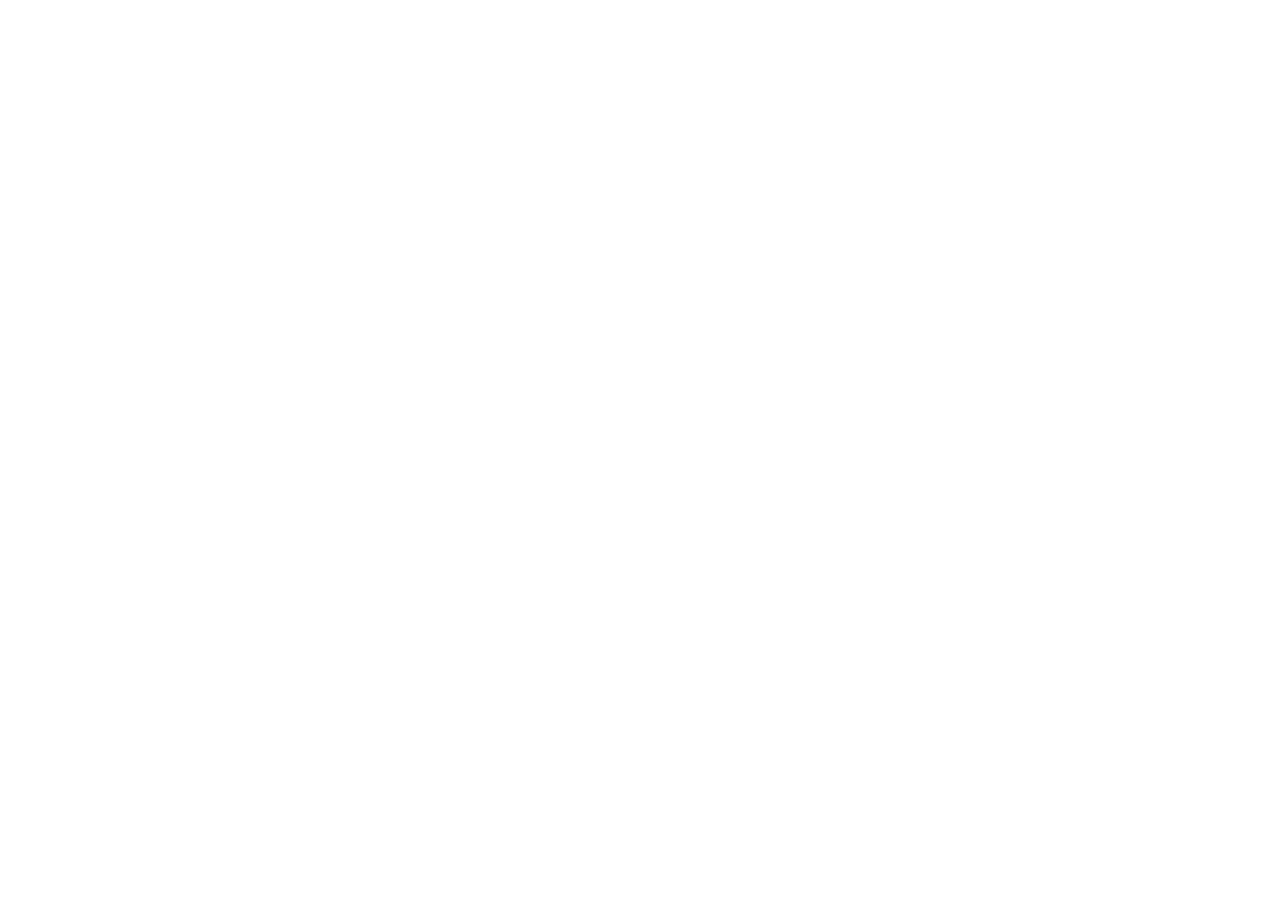
==== index.html @ 36a3533f "基础框架" ====
<!DOCTYPE html>
<html lang="zh-CN">
<head>
    <meta charset="UTF-8">
    <meta name="viewport" content="width=device-width, initial-scale=1.0">
    <title>Document</title>
</head>
<body>
    
</body>
</html>
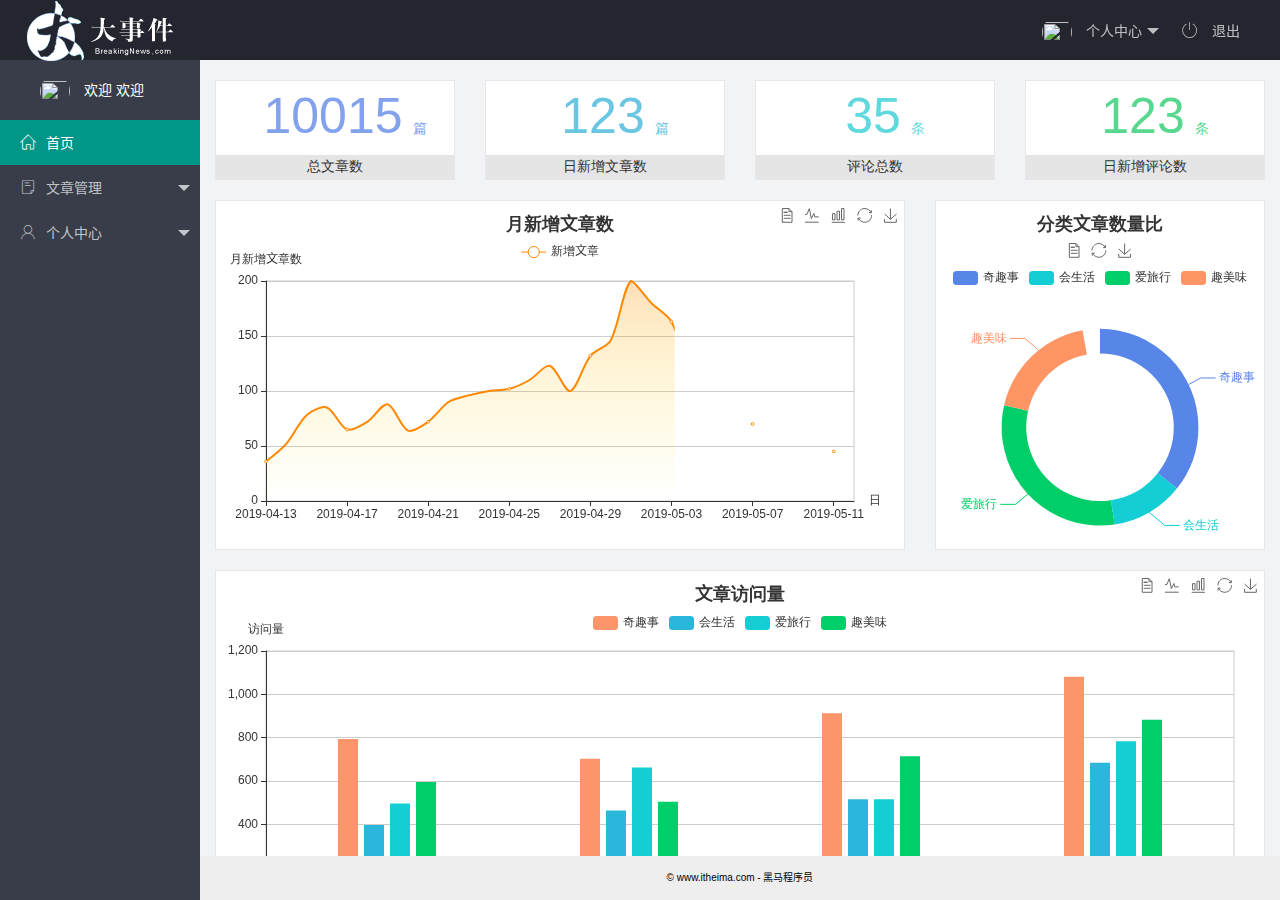
==== commit fcc5824d: "实现登录注册功能" ====
--- a/index.html
+++ b/index.html
@@ -1,11 +1,97 @@
 <!DOCTYPE html>
 <html lang="zh-CN">
+
 <head>
     <meta charset="UTF-8">
     <meta name="viewport" content="width=device-width, initial-scale=1.0">
     <title>Document</title>
+    <link rel="stylesheet" href="/assets/lib/layui/css/layui.css">
+    <link rel="stylesheet" href="/assets/fonts/iconfont.css">
+    <link rel="stylesheet" href="/assets/css/index.css">
 </head>
-<body>
-    
+
+<body class="layui-layout-body">
+    <div class="layui-layout layui-layout-admin">
+        <div class="layui-header">
+            <div class="layui-logo">
+                <img src="/assets/images/logo.png" alt="">
+            </div>
+            <!-- 头部区域（可配合layui已有的水平导航） -->
+            <ul class="layui-nav layui-layout-right">
+                <li class="layui-nav-item">
+                    <a href="javascript:;">
+                        <img src="http://t.cn/RCzsdCq" class="layui-nav-img">
+                        个人中心
+                    </a>
+                    <dl class="layui-nav-child">
+                        <dd><a href="">基本资料</a></dd>
+                        <dd><a href="">更换头像</a></dd>
+                        <dd><a href="">重置密码</a></dd>
+                    </dl>
+                </li>
+                <li class="layui-nav-item logout"><a href="javascript:;"> <i class="icon-tuichu iconfont"></i>
+                        退出</a></li>
+            </ul>
+        </div>
+
+        <div class="layui-side layui-bg-black">
+            <div class="layui-side-scroll">
+                <div class="nav_title">
+                    <img src="http://t.cn/RCzsdCq" class="layui-nav-img">
+                    <span>欢迎</span>
+                    <span class="myname">欢迎</span>
+                </div>
+                <!-- 左侧导航区域（可配合layui已有的垂直导航） -->
+                <ul class="layui-nav layui-nav-tree" lay-filter="test" lay-shrink="all">
+
+                    <li class="layui-nav-item layui-this">
+
+                        <a class="" href="/home/dashboard.html" target="mycharts"><i
+                                class="iconfont icon-home"></i>首页</a>
+                    </li>
+                    <li class="layui-nav-item">
+                        <a href="javascript:;"><i class="iconfont icon-16"></i>文章管理</a>
+                        <dl class="layui-nav-child">
+                            <dd><a href="javascript:;"><i class="layui-icon">&#xe653;</i>文章类别</a></dd>
+                            <dd><a href="javascript:;"><i class="layui-icon">&#xe653;</i>文章列表</a></dd>
+                            <dd><a href="javascript:;"><i class="layui-icon">&#xe653;</i>发表文章</a></dd>
+                        </dl>
+                    </li>
+                    <li class="layui-nav-item">
+                        <a href="javascript:;"><i class="iconfont icon-user"></i>个人中心</a>
+                        <dl class="layui-nav-child">
+                            <dd><a href="javascript:;"><i class="layui-icon">&#xe653;</i>基本资料</a></dd>
+                            <dd><a href="javascript:;"><i class="layui-icon">&#xe653;</i>更换头像</a></dd>
+                            <dd><a href="javascript:;"><i class="layui-icon">&#xe653;</i>重置密码</a></dd>
+                        </dl>
+                    </li>
+                </ul>
+            </div>
+        </div>
+
+        <div class="layui-body">
+            <!-- 内容主体区域 -->
+
+            <iframe src="/home/dashboard.html" frameborder="0" name="mycharts"></iframe>
+
+        </div>
+
+        <div class="layui-footer">
+            <!-- 底部固定区域 -->
+            © www.itheima.com - 黑马程序员
+        </div>
+    </div>
+    <script src="/assets/lib/jquery.js"></script>
+    <script src="/assets/lib/layui/layui.all.js"></script>
+    <script src="/assets/js/index.js"></script>
+    <script>
+        //JavaScript代码区域
+        layui.use('element', function () {
+            var element = layui.element;
+
+        });
+    </script>
+
 </body>
+
 </html>--- a/assets/lib/layui/css/layui.css
+++ b/assets/lib/layui/css/layui.css
@@ -0,0 +1,2 @@
+/** layui-v2.5.5 MIT License By https://www.layui.com */
+ .layui-inline,img{display:inline-block;vertical-align:middle}h1,h2,h3,h4,h5,h6{font-weight:400}.layui-edge,.layui-header,.layui-inline,.layui-main{position:relative}.layui-body,.layui-edge,.layui-elip{overflow:hidden}.layui-btn,.layui-edge,.layui-inline,img{vertical-align:middle}.layui-btn,.layui-disabled,.layui-icon,.layui-unselect{-moz-user-select:none;-webkit-user-select:none;-ms-user-select:none}.layui-elip,.layui-form-checkbox span,.layui-form-pane .layui-form-label{text-overflow:ellipsis;white-space:nowrap}.layui-breadcrumb,.layui-tree-btnGroup{visibility:hidden}blockquote,body,button,dd,div,dl,dt,form,h1,h2,h3,h4,h5,h6,input,li,ol,p,pre,td,textarea,th,ul{margin:0;padding:0;-webkit-tap-highlight-color:rgba(0,0,0,0)}a:active,a:hover{outline:0}img{border:none}li{list-style:none}table{border-collapse:collapse;border-spacing:0}h4,h5,h6{font-size:100%}button,input,optgroup,option,select,textarea{font-family:inherit;font-size:inherit;font-style:inherit;font-weight:inherit;outline:0}pre{white-space:pre-wrap;white-space:-moz-pre-wrap;white-space:-pre-wrap;white-space:-o-pre-wrap;word-wrap:break-word}body{line-height:24px;font:14px Helvetica Neue,Helvetica,PingFang SC,Tahoma,Arial,sans-serif}hr{height:1px;margin:10px 0;border:0;clear:both}a{color:#333;text-decoration:none}a:hover{color:#777}a cite{font-style:normal;*cursor:pointer}.layui-border-box,.layui-border-box *{box-sizing:border-box}.layui-box,.layui-box *{box-sizing:content-box}.layui-clear{clear:both;*zoom:1}.layui-clear:after{content:'\20';clear:both;*zoom:1;display:block;height:0}.layui-inline{*display:inline;*zoom:1}.layui-edge{display:inline-block;width:0;height:0;border-width:6px;border-style:dashed;border-color:transparent}.layui-edge-top{top:-4px;border-bottom-color:#999;border-bottom-style:solid}.layui-edge-right{border-left-color:#999;border-left-style:solid}.layui-edge-bottom{top:2px;border-top-color:#999;border-top-style:solid}.layui-edge-left{border-right-color:#999;border-right-style:solid}.layui-disabled,.layui-disabled:hover{color:#d2d2d2!important;cursor:not-allowed!important}.layui-circle{border-radius:100%}.layui-show{display:block!important}.layui-hide{display:none!important}@font-face{font-family:layui-icon;src:url(../font/iconfont.eot?v=250);src:url(../font/iconfont.eot?v=250#iefix) format('embedded-opentype'),url(../font/iconfont.woff2?v=250) format('woff2'),url(../font/iconfont.woff?v=250) format('woff'),url(../font/iconfont.ttf?v=250) format('truetype'),url(../font/iconfont.svg?v=250#layui-icon) format('svg')}.layui-icon{font-family:layui-icon!important;font-size:16px;font-style:normal;-webkit-font-smoothing:antialiased;-moz-osx-font-smoothing:grayscale}.layui-icon-reply-fill:before{content:"\e611"}.layui-icon-set-fill:before{content:"\e614"}.layui-icon-menu-fill:before{content:"\e60f"}.layui-icon-search:before{content:"\e615"}.layui-icon-share:before{content:"\e641"}.layui-icon-set-sm:before{content:"\e620"}.layui-icon-engine:before{content:"\e628"}.layui-icon-close:before{content:"\1006"}.layui-icon-close-fill:before{content:"\1007"}.layui-icon-chart-screen:before{content:"\e629"}.layui-icon-star:before{content:"\e600"}.layui-icon-circle-dot:before{content:"\e617"}.layui-icon-chat:before{content:"\e606"}.layui-icon-release:before{content:"\e609"}.layui-icon-list:before{content:"\e60a"}.layui-icon-chart:before{content:"\e62c"}.layui-icon-ok-circle:before{content:"\1005"}.layui-icon-layim-theme:before{content:"\e61b"}.layui-icon-table:before{content:"\e62d"}.layui-icon-right:before{content:"\e602"}.layui-icon-left:before{content:"\e603"}.layui-icon-cart-simple:before{content:"\e698"}.layui-icon-face-cry:before{content:"\e69c"}.layui-icon-face-smile:before{content:"\e6af"}.layui-icon-survey:before{content:"\e6b2"}.layui-icon-tree:before{content:"\e62e"}.layui-icon-upload-circle:before{content:"\e62f"}.layui-icon-add-circle:before{content:"\e61f"}.layui-icon-download-circle:before{content:"\e601"}.layui-icon-templeate-1:before{content:"\e630"}.layui-icon-util:before{content:"\e631"}.layui-icon-face-surprised:before{content:"\e664"}.layui-icon-edit:before{content:"\e642"}.layui-icon-speaker:before{content:"\e645"}.layui-icon-down:before{content:"\e61a"}.layui-icon-file:before{content:"\e621"}.layui-icon-layouts:before{content:"\e632"}.layui-icon-rate-half:before{content:"\e6c9"}.layui-icon-add-circle-fine:before{content:"\e608"}.layui-icon-prev-circle:before{content:"\e633"}.layui-icon-read:before{content:"\e705"}.layui-icon-404:before{content:"\e61c"}.layui-icon-carousel:before{content:"\e634"}.layui-icon-help:before{content:"\e607"}.layui-icon-code-circle:before{content:"\e635"}.layui-icon-water:before{content:"\e636"}.layui-icon-username:before{content:"\e66f"}.layui-icon-find-fill:before{content:"\e670"}.layui-icon-about:before{content:"\e60b"}.layui-icon-location:before{content:"\e715"}.layui-icon-up:before{content:"\e619"}.layui-icon-pause:before{content:"\e651"}.layui-icon-date:before{content:"\e637"}.layui-icon-layim-uploadfile:before{content:"\e61d"}.layui-icon-delete:before{content:"\e640"}.layui-icon-play:before{content:"\e652"}.layui-icon-top:before{content:"\e604"}.layui-icon-friends:before{content:"\e612"}.layui-icon-refresh-3:before{content:"\e9aa"}.layui-icon-ok:before{content:"\e605"}.layui-icon-layer:before{content:"\e638"}.layui-icon-face-smile-fine:before{content:"\e60c"}.layui-icon-dollar:before{content:"\e659"}.layui-icon-group:before{content:"\e613"}.layui-icon-layim-download:before{content:"\e61e"}.layui-icon-picture-fine:before{content:"\e60d"}.layui-icon-link:before{content:"\e64c"}.layui-icon-diamond:before{content:"\e735"}.layui-icon-log:before{content:"\e60e"}.layui-icon-rate-solid:before{content:"\e67a"}.layui-icon-fonts-del:before{content:"\e64f"}.layui-icon-unlink:before{content:"\e64d"}.layui-icon-fonts-clear:before{content:"\e639"}.layui-icon-triangle-r:before{content:"\e623"}.layui-icon-circle:before{content:"\e63f"}.layui-icon-radio:before{content:"\e643"}.layui-icon-align-center:before{content:"\e647"}.layui-icon-align-right:before{content:"\e648"}.layui-icon-align-left:before{content:"\e649"}.layui-icon-loading-1:before{content:"\e63e"}.layui-icon-return:before{content:"\e65c"}.layui-icon-fonts-strong:before{content:"\e62b"}.layui-icon-upload:before{content:"\e67c"}.layui-icon-dialogue:before{content:"\e63a"}.layui-icon-video:before{content:"\e6ed"}.layui-icon-headset:before{content:"\e6fc"}.layui-icon-cellphone-fine:before{content:"\e63b"}.layui-icon-add-1:before{content:"\e654"}.layui-icon-face-smile-b:before{content:"\e650"}.layui-icon-fonts-html:before{content:"\e64b"}.layui-icon-form:before{content:"\e63c"}.layui-icon-cart:before{content:"\e657"}.layui-icon-camera-fill:before{content:"\e65d"}.layui-icon-tabs:before{content:"\e62a"}.layui-icon-fonts-code:before{content:"\e64e"}.layui-icon-fire:before{content:"\e756"}.layui-icon-set:before{content:"\e716"}.layui-icon-fonts-u:before{content:"\e646"}.layui-icon-triangle-d:before{content:"\e625"}.layui-icon-tips:before{content:"\e702"}.layui-icon-picture:before{content:"\e64a"}.layui-icon-more-vertical:before{content:"\e671"}.layui-icon-flag:before{content:"\e66c"}.layui-icon-loading:before{content:"\e63d"}.layui-icon-fonts-i:before{content:"\e644"}.layui-icon-refresh-1:before{content:"\e666"}.layui-icon-rmb:before{content:"\e65e"}.layui-icon-home:before{content:"\e68e"}.layui-icon-user:before{content:"\e770"}.layui-icon-notice:before{content:"\e667"}.layui-icon-login-weibo:before{content:"\e675"}.layui-icon-voice:before{content:"\e688"}.layui-icon-upload-drag:before{content:"\e681"}.layui-icon-login-qq:before{content:"\e676"}.layui-icon-snowflake:before{content:"\e6b1"}.layui-icon-file-b:before{content:"\e655"}.layui-icon-template:before{content:"\e663"}.layui-icon-auz:before{content:"\e672"}.layui-icon-console:before{content:"\e665"}.layui-icon-app:before{content:"\e653"}.layui-icon-prev:before{content:"\e65a"}.layui-icon-website:before{content:"\e7ae"}.layui-icon-next:before{content:"\e65b"}.layui-icon-component:before{content:"\e857"}.layui-icon-more:before{content:"\e65f"}.layui-icon-login-wechat:before{content:"\e677"}.layui-icon-shrink-right:before{content:"\e668"}.layui-icon-spread-left:before{content:"\e66b"}.layui-icon-camera:before{content:"\e660"}.layui-icon-note:before{content:"\e66e"}.layui-icon-refresh:before{content:"\e669"}.layui-icon-female:before{content:"\e661"}.layui-icon-male:before{content:"\e662"}.layui-icon-password:before{content:"\e673"}.layui-icon-senior:before{content:"\e674"}.layui-icon-theme:before{content:"\e66a"}.layui-icon-tread:before{content:"\e6c5"}.layui-icon-praise:before{content:"\e6c6"}.layui-icon-star-fill:before{content:"\e658"}.layui-icon-rate:before{content:"\e67b"}.layui-icon-template-1:before{content:"\e656"}.layui-icon-vercode:before{content:"\e679"}.layui-icon-cellphone:before{content:"\e678"}.layui-icon-screen-full:before{content:"\e622"}.layui-icon-screen-restore:before{content:"\e758"}.layui-icon-cols:before{content:"\e610"}.layui-icon-export:before{content:"\e67d"}.layui-icon-print:before{content:"\e66d"}.layui-icon-slider:before{content:"\e714"}.layui-icon-addition:before{content:"\e624"}.layui-icon-subtraction:before{content:"\e67e"}.layui-icon-service:before{content:"\e626"}.layui-icon-transfer:before{content:"\e691"}.layui-main{width:1140px;margin:0 auto}.layui-header{z-index:1000;height:60px}.layui-header a:hover{transition:all .5s;-webkit-transition:all .5s}.layui-side{position:fixed;left:0;top:0;bottom:0;z-index:999;width:200px;overflow-x:hidden}.layui-side-scroll{position:relative;width:220px;height:100%;overflow-x:hidden}.layui-body{position:absolute;left:200px;right:0;top:0;bottom:0;z-index:998;width:auto;overflow-y:auto;box-sizing:border-box}.layui-layout-body{overflow:hidden}.layui-layout-admin .layui-header{background-color:#23262E}.layui-layout-admin .layui-side{top:60px;width:200px;overflow-x:hidden}.layui-layout-admin .layui-body{position:fixed;top:60px;bottom:44px}.layui-layout-admin .layui-main{width:auto;margin:0 15px}.layui-layout-admin .layui-footer{position:fixed;left:200px;right:0;bottom:0;height:44px;line-height:44px;padding:0 15px;background-color:#eee}.layui-layout-admin .layui-logo{position:absolute;left:0;top:0;width:200px;height:100%;line-height:60px;text-align:center;color:#009688;font-size:16px}.layui-layout-admin .layui-header .layui-nav{background:0 0}.layui-layout-left{position:absolute!important;left:200px;top:0}.layui-layout-right{position:absolute!important;right:0;top:0}.layui-container{position:relative;margin:0 auto;padding:0 15px;box-sizing:border-box}.layui-fluid{position:relative;margin:0 auto;padding:0 15px}.layui-row:after,.layui-row:before{content:'';display:block;clear:both}.layui-col-lg1,.layui-col-lg10,.layui-col-lg11,.layui-col-lg12,.layui-col-lg2,.layui-col-lg3,.layui-col-lg4,.layui-col-lg5,.layui-col-lg6,.layui-col-lg7,.layui-col-lg8,.layui-col-lg9,.layui-col-md1,.layui-col-md10,.layui-col-md11,.layui-col-md12,.layui-col-md2,.layui-col-md3,.layui-col-md4,.layui-col-md5,.layui-col-md6,.layui-col-md7,.layui-col-md8,.layui-col-md9,.layui-col-sm1,.layui-col-sm10,.layui-col-sm11,.layui-col-sm12,.layui-col-sm2,.layui-col-sm3,.layui-col-sm4,.layui-col-sm5,.layui-col-sm6,.layui-col-sm7,.layui-col-sm8,.layui-col-sm9,.layui-col-xs1,.layui-col-xs10,.layui-col-xs11,.layui-col-xs12,.layui-col-xs2,.layui-col-xs3,.layui-col-xs4,.layui-col-xs5,.layui-col-xs6,.layui-col-xs7,.layui-col-xs8,.layui-col-xs9{position:relative;display:block;box-sizing:border-box}.layui-col-xs1,.layui-col-xs10,.layui-col-xs11,.layui-col-xs12,.layui-col-xs2,.layui-col-xs3,.layui-col-xs4,.layui-col-xs5,.layui-col-xs6,.layui-col-xs7,.layui-col-xs8,.layui-col-xs9{float:left}.layui-col-xs1{width:8.33333333%}.layui-col-xs2{width:16.66666667%}.layui-col-xs3{width:25%}.layui-col-xs4{width:33.33333333%}.layui-col-xs5{width:41.66666667%}.layui-col-xs6{width:50%}.layui-col-xs7{width:58.33333333%}.layui-col-xs8{width:66.66666667%}.layui-col-xs9{width:75%}.layui-col-xs10{width:83.33333333%}.layui-col-xs11{width:91.66666667%}.layui-col-xs12{width:100%}.layui-col-xs-offset1{margin-left:8.33333333%}.layui-col-xs-offset2{margin-left:16.66666667%}.layui-col-xs-offset3{margin-left:25%}.layui-col-xs-offset4{margin-left:33.33333333%}.layui-col-xs-offset5{margin-left:41.66666667%}.layui-col-xs-offset6{margin-left:50%}.layui-col-xs-offset7{margin-left:58.33333333%}.layui-col-xs-offset8{margin-left:66.66666667%}.layui-col-xs-offset9{margin-left:75%}.layui-col-xs-offset10{margin-left:83.33333333%}.layui-col-xs-offset11{margin-left:91.66666667%}.layui-col-xs-offset12{margin-left:100%}@media screen and (max-width:768px){.layui-hide-xs{display:none!important}.layui-show-xs-block{display:block!important}.layui-show-xs-inline{display:inline!important}.layui-show-xs-inline-block{display:inline-block!important}}@media screen and (min-width:768px){.layui-container{width:750px}.layui-hide-sm{display:none!important}.layui-show-sm-block{display:block!important}.layui-show-sm-inline{display:inline!important}.layui-show-sm-inline-block{display:inline-block!important}.layui-col-sm1,.layui-col-sm10,.layui-col-sm11,.layui-col-sm12,.layui-col-sm2,.layui-col-sm3,.layui-col-sm4,.layui-col-sm5,.layui-col-sm6,.layui-col-sm7,.layui-col-sm8,.layui-col-sm9{float:left}.layui-col-sm1{width:8.33333333%}.layui-col-sm2{width:16.66666667%}.layui-col-sm3{width:25%}.layui-col-sm4{width:33.33333333%}.layui-col-sm5{width:41.66666667%}.layui-col-sm6{width:50%}.layui-col-sm7{width:58.33333333%}.layui-col-sm8{width:66.66666667%}.layui-col-sm9{width:75%}.layui-col-sm10{width:83.33333333%}.layui-col-sm11{width:91.66666667%}.layui-col-sm12{width:100%}.layui-col-sm-offset1{margin-left:8.33333333%}.layui-col-sm-offset2{margin-left:16.66666667%}.layui-col-sm-offset3{margin-left:25%}.layui-col-sm-offset4{margin-left:33.33333333%}.layui-col-sm-offset5{margin-left:41.66666667%}.layui-col-sm-offset6{margin-left:50%}.layui-col-sm-offset7{margin-left:58.33333333%}.layui-col-sm-offset8{margin-left:66.66666667%}.layui-col-sm-offset9{margin-left:75%}.layui-col-sm-offset10{margin-left:83.33333333%}.layui-col-sm-offset11{margin-left:91.66666667%}.layui-col-sm-offset12{margin-left:100%}}@media screen and (min-width:992px){.layui-container{width:970px}.layui-hide-md{display:none!important}.layui-show-md-block{display:block!important}.layui-show-md-inline{display:inline!important}.layui-show-md-inline-block{display:inline-block!important}.layui-col-md1,.layui-col-md10,.layui-col-md11,.layui-col-md12,.layui-col-md2,.layui-col-md3,.layui-col-md4,.layui-col-md5,.layui-col-md6,.layui-col-md7,.layui-col-md8,.layui-col-md9{float:left}.layui-col-md1{width:8.33333333%}.layui-col-md2{width:16.66666667%}.layui-col-md3{width:25%}.layui-col-md4{width:33.33333333%}.layui-col-md5{width:41.66666667%}.layui-col-md6{width:50%}.layui-col-md7{width:58.33333333%}.layui-col-md8{width:66.66666667%}.layui-col-md9{width:75%}.layui-col-md10{width:83.33333333%}.layui-col-md11{width:91.66666667%}.layui-col-md12{width:100%}.layui-col-md-offset1{margin-left:8.33333333%}.layui-col-md-offset2{margin-left:16.66666667%}.layui-col-md-offset3{margin-left:25%}.layui-col-md-offset4{margin-left:33.33333333%}.layui-col-md-offset5{margin-left:41.66666667%}.layui-col-md-offset6{margin-left:50%}.layui-col-md-offset7{margin-left:58.33333333%}.layui-col-md-offset8{margin-left:66.66666667%}.layui-col-md-offset9{margin-left:75%}.layui-col-md-offset10{margin-left:83.33333333%}.layui-col-md-offset11{margin-left:91.66666667%}.layui-col-md-offset12{margin-left:100%}}@media screen and (min-width:1200px){.layui-container{width:1170px}.layui-hide-lg{display:none!important}.layui-show-lg-block{display:block!important}.layui-show-lg-inline{display:inline!important}.layui-show-lg-inline-block{display:inline-block!important}.layui-col-lg1,.layui-col-lg10,.layui-col-lg11,.layui-col-lg12,.layui-col-lg2,.layui-col-lg3,.layui-col-lg4,.layui-col-lg5,.layui-col-lg6,.layui-col-lg7,.layui-col-lg8,.layui-col-lg9{float:left}.layui-col-lg1{width:8.33333333%}.layui-col-lg2{width:16.66666667%}.layui-col-lg3{width:25%}.layui-col-lg4{width:33.33333333%}.layui-col-lg5{width:41.66666667%}.layui-col-lg6{width:50%}.layui-col-lg7{width:58.33333333%}.layui-col-lg8{width:66.66666667%}.layui-col-lg9{width:75%}.layui-col-lg10{width:83.33333333%}.layui-col-lg11{width:91.66666667%}.layui-col-lg12{width:100%}.layui-col-lg-offset1{margin-left:8.33333333%}.layui-col-lg-offset2{margin-left:16.66666667%}.layui-col-lg-offset3{margin-left:25%}.layui-col-lg-offset4{margin-left:33.33333333%}.layui-col-lg-offset5{margin-left:41.66666667%}.layui-col-lg-offset6{margin-left:50%}.layui-col-lg-offset7{margin-left:58.33333333%}.layui-col-lg-offset8{margin-left:66.66666667%}.layui-col-lg-offset9{margin-left:75%}.layui-col-lg-offset10{margin-left:83.33333333%}.layui-col-lg-offset11{margin-left:91.66666667%}.layui-col-lg-offset12{margin-left:100%}}.layui-col-space1{margin:-.5px}.layui-col-space1>*{padding:.5px}.layui-col-space3{margin:-1.5px}.layui-col-space3>*{padding:1.5px}.layui-col-space5{margin:-2.5px}.layui-col-space5>*{padding:2.5px}.layui-col-space8{margin:-3.5px}.layui-col-space8>*{padding:3.5px}.layui-col-space10{margin:-5px}.layui-col-space10>*{padding:5px}.layui-col-space12{margin:-6px}.layui-col-space12>*{padding:6px}.layui-col-space15{margin:-7.5px}.layui-col-space15>*{padding:7.5px}.layui-col-space18{margin:-9px}.layui-col-space18>*{padding:9px}.layui-col-space20{margin:-10px}.layui-col-space20>*{padding:10px}.layui-col-space22{margin:-11px}.layui-col-space22>*{padding:11px}.layui-col-space25{margin:-12.5px}.layui-col-space25>*{padding:12.5px}.layui-col-space30{margin:-15px}.layui-col-space30>*{padding:15px}.layui-btn,.layui-input,.layui-select,.layui-textarea,.layui-upload-button{outline:0;-webkit-appearance:none;transition:all .3s;-webkit-transition:all .3s;box-sizing:border-box}.layui-elem-quote{margin-bottom:10px;padding:15px;line-height:22px;border-left:5px solid #009688;border-radius:0 2px 2px 0;background-color:#f2f2f2}.layui-quote-nm{border-style:solid;border-width:1px 1px 1px 5px;background:0 0}.layui-elem-field{margin-bottom:10px;padding:0;border-width:1px;border-style:solid}.layui-elem-field legend{margin-left:20px;padding:0 10px;font-size:20px;font-weight:300}.layui-field-title{margin:10px 0 20px;border-width:1px 0 0}.layui-field-box{padding:10px 15px}.layui-field-title .layui-field-box{padding:10px 0}.layui-progress{position:relative;height:6px;border-radius:20px;background-color:#e2e2e2}.layui-progress-bar{position:absolute;left:0;top:0;width:0;max-width:100%;height:6px;border-radius:20px;text-align:right;background-color:#5FB878;transition:all .3s;-webkit-transition:all .3s}.layui-progress-big,.layui-progress-big .layui-progress-bar{height:18px;line-height:18px}.layui-progress-text{position:relative;top:-20px;line-height:18px;font-size:12px;color:#666}.layui-progress-big .layui-progress-text{position:static;padding:0 10px;color:#fff}.layui-collapse{border-width:1px;border-style:solid;border-radius:2px}.layui-colla-content,.layui-colla-item{border-top-width:1px;border-top-style:solid}.layui-colla-item:first-child{border-top:none}.layui-colla-title{position:relative;height:42px;line-height:42px;padding:0 15px 0 35px;color:#333;background-color:#f2f2f2;cursor:pointer;font-size:14px;overflow:hidden}.layui-colla-content{display:none;padding:10px 15px;line-height:22px;color:#666}.layui-colla-icon{position:absolute;left:15px;top:0;font-size:14px}.layui-card{margin-bottom:15px;border-radius:2px;background-color:#fff;box-shadow:0 1px 2px 0 rgba(0,0,0,.05)}.layui-card:last-child{margin-bottom:0}.layui-card-header{position:relative;height:42px;line-height:42px;padding:0 15px;border-bottom:1px solid #f6f6f6;color:#333;border-radius:2px 2px 0 0;font-size:14px}.layui-bg-black,.layui-bg-blue,.layui-bg-cyan,.layui-bg-green,.layui-bg-orange,.layui-bg-red{color:#fff!important}.layui-card-body{position:relative;padding:10px 15px;line-height:24px}.layui-card-body[pad15]{padding:15px}.layui-card-body[pad20]{padding:20px}.layui-card-body .layui-table{margin:5px 0}.layui-card .layui-tab{margin:0}.layui-panel-window{position:relative;padding:15px;border-radius:0;border-top:5px solid #E6E6E6;background-color:#fff}.layui-auxiliar-moving{position:fixed;left:0;right:0;top:0;bottom:0;width:100%;height:100%;background:0 0;z-index:9999999999}.layui-form-label,.layui-form-mid,.layui-form-select,.layui-input-block,.layui-input-inline,.layui-textarea{position:relative}.layui-bg-red{background-color:#FF5722!important}.layui-bg-orange{background-color:#FFB800!important}.layui-bg-green{background-color:#009688!important}.layui-bg-cyan{background-color:#2F4056!important}.layui-bg-blue{background-color:#1E9FFF!important}.layui-bg-black{background-color:#393D49!important}.layui-bg-gray{background-color:#eee!important;color:#666!important}.layui-badge-rim,.layui-colla-content,.layui-colla-item,.layui-collapse,.layui-elem-field,.layui-form-pane .layui-form-item[pane],.layui-form-pane .layui-form-label,.layui-input,.layui-layedit,.layui-layedit-tool,.layui-quote-nm,.layui-select,.layui-tab-bar,.layui-tab-card,.layui-tab-title,.layui-tab-title .layui-this:after,.layui-textarea{border-color:#e6e6e6}.layui-timeline-item:before,hr{background-color:#e6e6e6}.layui-text{line-height:22px;font-size:14px;color:#666}.layui-text h1,.layui-text h2,.layui-text h3{font-weight:500;color:#333}.layui-text h1{font-size:30px}.layui-text h2{font-size:24px}.layui-text h3{font-size:18px}.layui-text a:not(.layui-btn){color:#01AAED}.layui-text a:not(.layui-btn):hover{text-decoration:underline}.layui-text ul{padding:5px 0 5px 15px}.layui-text ul li{margin-top:5px;list-style-type:disc}.layui-text em,.layui-word-aux{color:#999!important;padding:0 5px!important}.layui-btn{display:inline-block;height:38px;line-height:38px;padding:0 18px;background-color:#009688;color:#fff;white-space:nowrap;text-align:center;font-size:14px;border:none;border-radius:2px;cursor:pointer}.layui-btn:hover{opacity:.8;filter:alpha(opacity=80);color:#fff}.layui-btn:active{opacity:1;filter:alpha(opacity=100)}.layui-btn+.layui-btn{margin-left:10px}.layui-btn-container{font-size:0}.layui-btn-container .layui-btn{margin-right:10px;margin-bottom:10px}.layui-btn-container .layui-btn+.layui-btn{margin-left:0}.layui-table .layui-btn-container .layui-btn{margin-bottom:9px}.layui-btn-radius{border-radius:100px}.layui-btn .layui-icon{margin-right:3px;font-size:18px;vertical-align:bottom;vertical-align:middle\9}.layui-btn-primary{border:1px solid #C9C9C9;background-color:#fff;color:#555}.layui-btn-primary:hover{border-color:#009688;color:#333}.layui-btn-normal{background-color:#1E9FFF}.layui-btn-warm{background-color:#FFB800}.layui-btn-danger{background-color:#FF5722}.layui-btn-checked{background-color:#5FB878}.layui-btn-disabled,.layui-btn-disabled:active,.layui-btn-disabled:hover{border:1px solid #e6e6e6;background-color:#FBFBFB;color:#C9C9C9;cursor:not-allowed;opacity:1}.layui-btn-lg{height:44px;line-height:44px;padding:0 25px;font-size:16px}.layui-btn-sm{height:30px;line-height:30px;padding:0 10px;font-size:12px}.layui-btn-sm i{font-size:16px!important}.layui-btn-xs{height:22px;line-height:22px;padding:0 5px;font-size:12px}.layui-btn-xs i{font-size:14px!important}.layui-btn-group{display:inline-block;vertical-align:middle;font-size:0}.layui-btn-group .layui-btn{margin-left:0!important;margin-right:0!important;border-left:1px solid rgba(255,255,255,.5);border-radius:0}.layui-btn-group .layui-btn-primary{border-left:none}.layui-btn-group .layui-btn-primary:hover{border-color:#C9C9C9;color:#009688}.layui-btn-group .layui-btn:first-child{border-left:none;border-radius:2px 0 0 2px}.layui-btn-group .layui-btn-primary:first-child{border-left:1px solid #c9c9c9}.layui-btn-group .layui-btn:last-child{border-radius:0 2px 2px 0}.layui-btn-group .layui-btn+.layui-btn{margin-left:0}.layui-btn-group+.layui-btn-group{margin-left:10px}.layui-btn-fluid{width:100%}.layui-input,.layui-select,.layui-textarea{height:38px;line-height:1.3;line-height:38px\9;border-width:1px;border-style:solid;background-color:#fff;border-radius:2px}.layui-input::-webkit-input-placeholder,.layui-select::-webkit-input-placeholder,.layui-textarea::-webkit-input-placeholder{line-height:1.3}.layui-input,.layui-textarea{display:block;width:100%;padding-left:10px}.layui-input:hover,.layui-textarea:hover{border-color:#D2D2D2!important}.layui-input:focus,.layui-textarea:focus{border-color:#C9C9C9!important}.layui-textarea{min-height:100px;height:auto;line-height:20px;padding:6px 10px;resize:vertical}.layui-select{padding:0 10px}.layui-form input[type=checkbox],.layui-form input[type=radio],.layui-form select{display:none}.layui-form [lay-ignore]{display:initial}.layui-form-item{margin-bottom:15px;clear:both;*zoom:1}.layui-form-item:after{content:'\20';clear:both;*zoom:1;display:block;height:0}.layui-form-label{float:left;display:block;padding:9px 15px;width:80px;font-weight:400;line-height:20px;text-align:right}.layui-form-label-col{display:block;float:none;padding:9px 0;line-height:20px;text-align:left}.layui-form-item .layui-inline{margin-bottom:5px;margin-right:10px}.layui-input-block{margin-left:110px;min-height:36px}.layui-input-inline{display:inline-block;vertical-align:middle}.layui-form-item .layui-input-inline{float:left;width:190px;margin-right:10px}.layui-form-text .layui-input-inline{width:auto}.layui-form-mid{float:left;display:block;padding:9px 0!important;line-height:20px;margin-right:10px}.layui-form-danger+.layui-form-select .layui-input,.layui-form-danger:focus{border-color:#FF5722!important}.layui-form-select .layui-input{padding-right:30px;cursor:pointer}.layui-form-select .layui-edge{position:absolute;right:10px;top:50%;margin-top:-3px;cursor:pointer;border-width:6px;border-top-color:#c2c2c2;border-top-style:solid;transition:all .3s;-webkit-transition:all .3s}.layui-form-select dl{display:none;position:absolute;left:0;top:42px;padding:5px 0;z-index:899;min-width:100%;border:1px solid #d2d2d2;max-height:300px;overflow-y:auto;background-color:#fff;border-radius:2px;box-shadow:0 2px 4px rgba(0,0,0,.12);box-sizing:border-box}.layui-form-select dl dd,.layui-form-select dl dt{padding:0 10px;line-height:36px;white-space:nowrap;overflow:hidden;text-overflow:ellipsis}.layui-form-select dl dt{font-size:12px;color:#999}.layui-form-select dl dd{cursor:pointer}.layui-form-select dl dd:hover{background-color:#f2f2f2;-webkit-transition:.5s all;transition:.5s all}.layui-form-select .layui-select-group dd{padding-left:20px}.layui-form-select dl dd.layui-select-tips{padding-left:10px!important;color:#999}.layui-form-select dl dd.layui-this{background-color:#5FB878;color:#fff}.layui-form-checkbox,.layui-form-select dl dd.layui-disabled{background-color:#fff}.layui-form-selected dl{display:block}.layui-form-checkbox,.layui-form-checkbox *,.layui-form-switch{display:inline-block;vertical-align:middle}.layui-form-selected .layui-edge{margin-top:-9px;-webkit-transform:rotate(180deg);transform:rotate(180deg);margin-top:-3px\9}:root .layui-form-selected .layui-edge{margin-top:-9px\0/IE9}.layui-form-selectup dl{top:auto;bottom:42px}.layui-select-none{margin:5px 0;text-align:center;color:#999}.layui-select-disabled .layui-disabled{border-color:#eee!important}.layui-select-disabled .layui-edge{border-top-color:#d2d2d2}.layui-form-checkbox{position:relative;height:30px;line-height:30px;margin-right:10px;padding-right:30px;cursor:pointer;font-size:0;-webkit-transition:.1s linear;transition:.1s linear;box-sizing:border-box}.layui-form-checkbox span{padding:0 10px;height:100%;font-size:14px;border-radius:2px 0 0 2px;background-color:#d2d2d2;color:#fff;overflow:hidden}.layui-form-checkbox:hover span{background-color:#c2c2c2}.layui-form-checkbox i{position:absolute;right:0;top:0;width:30px;height:28px;border:1px solid #d2d2d2;border-left:none;border-radius:0 2px 2px 0;color:#fff;font-size:20px;text-align:center}.layui-form-checkbox:hover i{border-color:#c2c2c2;color:#c2c2c2}.layui-form-checked,.layui-form-checked:hover{border-color:#5FB878}.layui-form-checked span,.layui-form-checked:hover span{background-color:#5FB878}.layui-form-checked i,.layui-form-checked:hover i{color:#5FB878}.layui-form-item .layui-form-checkbox{margin-top:4px}.layui-form-checkbox[lay-skin=primary]{height:auto!important;line-height:normal!important;min-width:18px;min-height:18px;border:none!important;margin-right:0;padding-left:28px;padding-right:0;background:0 0}.layui-form-checkbox[lay-skin=primary] span{padding-left:0;padding-right:15px;line-height:18px;background:0 0;color:#666}.layui-form-checkbox[lay-skin=primary] i{right:auto;left:0;width:16px;height:16px;line-height:16px;border:1px solid #d2d2d2;font-size:12px;border-radius:2px;background-color:#fff;-webkit-transition:.1s linear;transition:.1s linear}.layui-form-checkbox[lay-skin=primary]:hover i{border-color:#5FB878;color:#fff}.layui-form-checked[lay-skin=primary] i{border-color:#5FB878!important;background-color:#5FB878;color:#fff}.layui-checkbox-disbaled[lay-skin=primary] span{background:0 0!important;color:#c2c2c2}.layui-checkbox-disbaled[lay-skin=primary]:hover i{border-color:#d2d2d2}.layui-form-item .layui-form-checkbox[lay-skin=primary]{margin-top:10px}.layui-form-switch{position:relative;height:22px;line-height:22px;min-width:35px;padding:0 5px;margin-top:8px;border:1px solid #d2d2d2;border-radius:20px;cursor:pointer;background-color:#fff;-webkit-transition:.1s linear;transition:.1s linear}.layui-form-switch i{position:absolute;left:5px;top:3px;width:16px;height:16px;border-radius:20px;background-color:#d2d2d2;-webkit-transition:.1s linear;transition:.1s linear}.layui-form-switch em{position:relative;top:0;width:25px;margin-left:21px;padding:0!important;text-align:center!important;color:#999!important;font-style:normal!important;font-size:12px}.layui-form-onswitch{border-color:#5FB878;background-color:#5FB878}.layui-checkbox-disbaled,.layui-checkbox-disbaled i{border-color:#e2e2e2!important}.layui-form-onswitch i{left:100%;margin-left:-21px;background-color:#fff}.layui-form-onswitch em{margin-left:5px;margin-right:21px;color:#fff!important}.layui-checkbox-disbaled span{background-color:#e2e2e2!important}.layui-checkbox-disbaled:hover i{color:#fff!important}[lay-radio]{display:none}.layui-form-radio,.layui-form-radio *{display:inline-block;vertical-align:middle}.layui-form-radio{line-height:28px;margin:6px 10px 0 0;padding-right:10px;cursor:pointer;font-size:0}.layui-form-radio *{font-size:14px}.layui-form-radio>i{margin-right:8px;font-size:22px;color:#c2c2c2}.layui-form-radio>i:hover,.layui-form-radioed>i{color:#5FB878}.layui-radio-disbaled>i{color:#e2e2e2!important}.layui-form-pane .layui-form-label{width:110px;padding:8px 15px;height:38px;line-height:20px;border-width:1px;border-style:solid;border-radius:2px 0 0 2px;text-align:center;background-color:#FBFBFB;overflow:hidden;box-sizing:border-box}.layui-form-pane .layui-input-inline{margin-left:-1px}.layui-form-pane .layui-input-block{margin-left:110px;left:-1px}.layui-form-pane .layui-input{border-radius:0 2px 2px 0}.layui-form-pane .layui-form-text .layui-form-label{float:none;width:100%;border-radius:2px;box-sizing:border-box;text-align:left}.layui-form-pane .layui-form-text .layui-input-inline{display:block;margin:0;top:-1px;clear:both}.layui-form-pane .layui-form-text .layui-input-block{margin:0;left:0;top:-1px}.layui-form-pane .layui-form-text .layui-textarea{min-height:100px;border-radius:0 0 2px 2px}.layui-form-pane .layui-form-checkbox{margin:4px 0 4px 10px}.layui-form-pane .layui-form-radio,.layui-form-pane .layui-form-switch{margin-top:6px;margin-left:10px}.layui-form-pane .layui-form-item[pane]{position:relative;border-width:1px;border-style:solid}.layui-form-pane .layui-form-item[pane] .layui-form-label{position:absolute;left:0;top:0;height:100%;border-width:0 1px 0 0}.layui-form-pane .layui-form-item[pane] .layui-input-inline{margin-left:110px}@media screen and (max-width:450px){.layui-form-item .layui-form-label{text-overflow:ellipsis;overflow:hidden;white-space:nowrap}.layui-form-item .layui-inline{display:block;margin-right:0;margin-bottom:20px;clear:both}.layui-form-item .layui-inline:after{content:'\20';clear:both;display:block;height:0}.layui-form-item .layui-input-inline{display:block;float:none;left:-3px;width:auto;margin:0 0 10px 112px}.layui-form-item .layui-input-inline+.layui-form-mid{margin-left:110px;top:-5px;padding:0}.layui-form-item .layui-form-checkbox{margin-right:5px;margin-bottom:5px}}.layui-layedit{border-width:1px;border-style:solid;border-radius:2px}.layui-layedit-tool{padding:3px 5px;border-bottom-width:1px;border-bottom-style:solid;font-size:0}.layedit-tool-fixed{position:fixed;top:0;border-top:1px solid #e2e2e2}.layui-layedit-tool .layedit-tool-mid,.layui-layedit-tool .layui-icon{display:inline-block;vertical-align:middle;text-align:center;font-size:14px}.layui-layedit-tool .layui-icon{position:relative;width:32px;height:30px;line-height:30px;margin:3px 5px;color:#777;cursor:pointer;border-radius:2px}.layui-layedit-tool .layui-icon:hover{color:#393D49}.layui-layedit-tool .layui-icon:active{color:#000}.layui-layedit-tool .layedit-tool-active{background-color:#e2e2e2;color:#000}.layui-layedit-tool .layui-disabled,.layui-layedit-tool .layui-disabled:hover{color:#d2d2d2;cursor:not-allowed}.layui-layedit-tool .layedit-tool-mid{width:1px;height:18px;margin:0 10px;background-color:#d2d2d2}.layedit-tool-html{width:50px!important;font-size:30px!important}.layedit-tool-b,.layedit-tool-code,.layedit-tool-help{font-size:16px!important}.layedit-tool-d,.layedit-tool-face,.layedit-tool-image,.layedit-tool-unlink{font-size:18px!important}.layedit-tool-image input{position:absolute;font-size:0;left:0;top:0;width:100%;height:100%;opacity:.01;filter:Alpha(opacity=1);cursor:pointer}.layui-layedit-iframe iframe{display:block;width:100%}#LAY_layedit_code{overflow:hidden}.layui-laypage{display:inline-block;*display:inline;*zoom:1;vertical-align:middle;margin:10px 0;font-size:0}.layui-laypage>a:first-child,.layui-laypage>a:first-child em{border-radius:2px 0 0 2px}.layui-laypage>a:last-child,.layui-laypage>a:last-child em{border-radius:0 2px 2px 0}.layui-laypage>:first-child{margin-left:0!important}.layui-laypage>:last-child{margin-right:0!important}.layui-laypage a,.layui-laypage button,.layui-laypage input,.layui-laypage select,.layui-laypage span{border:1px solid #e2e2e2}.layui-laypage a,.layui-laypage span{display:inline-block;*display:inline;*zoom:1;vertical-align:middle;padding:0 15px;height:28px;line-height:28px;margin:0 -1px 5px 0;background-color:#fff;color:#333;font-size:12px}.layui-flow-more a *,.layui-laypage input,.layui-table-view select[lay-ignore]{display:inline-block}.layui-laypage a:hover{color:#009688}.layui-laypage em{font-style:normal}.layui-laypage .layui-laypage-spr{color:#999;font-weight:700}.layui-laypage a{text-decoration:none}.layui-laypage .layui-laypage-curr{position:relative}.layui-laypage .layui-laypage-curr em{position:relative;color:#fff}.layui-laypage .layui-laypage-curr .layui-laypage-em{position:absolute;left:-1px;top:-1px;padding:1px;width:100%;height:100%;background-color:#009688}.layui-laypage-em{border-radius:2px}.layui-laypage-next em,.layui-laypage-prev em{font-family:Sim sun;font-size:16px}.layui-laypage .layui-laypage-count,.layui-laypage .layui-laypage-limits,.layui-laypage .layui-laypage-refresh,.layui-laypage .layui-laypage-skip{margin-left:10px;margin-right:10px;padding:0;border:none}.layui-laypage .layui-laypage-limits,.layui-laypage .layui-laypage-refresh{vertical-align:top}.layui-laypage .layui-laypage-refresh i{font-size:18px;cursor:pointer}.layui-laypage select{height:22px;padding:3px;border-radius:2px;cursor:pointer}.layui-laypage .layui-laypage-skip{height:30px;line-height:30px;color:#999}.layui-laypage button,.layui-laypage input{height:30px;line-height:30px;border-radius:2px;vertical-align:top;background-color:#fff;box-sizing:border-box}.layui-laypage input{width:40px;margin:0 10px;padding:0 3px;text-align:center}.layui-laypage input:focus,.layui-laypage select:focus{border-color:#009688!important}.layui-laypage button{margin-left:10px;padding:0 10px;cursor:pointer}.layui-table,.layui-table-view{margin:10px 0}.layui-flow-more{margin:10px 0;text-align:center;color:#999;font-size:14px}.layui-flow-more a{height:32px;line-height:32px}.layui-flow-more a *{vertical-align:top}.layui-flow-more a cite{padding:0 20px;border-radius:3px;background-color:#eee;color:#333;font-style:normal}.layui-flow-more a cite:hover{opacity:.8}.layui-flow-more a i{font-size:30px;color:#737383}.layui-table{width:100%;background-color:#fff;color:#666}.layui-table tr{transition:all .3s;-webkit-transition:all .3s}.layui-table th{text-align:left;font-weight:400}.layui-table tbody tr:hover,.layui-table thead tr,.layui-table-click,.layui-table-header,.layui-table-hover,.layui-table-mend,.layui-table-patch,.layui-table-tool,.layui-table-total,.layui-table-total tr,.layui-table[lay-even] tr:nth-child(even){background-color:#f2f2f2}.layui-table td,.layui-table th,.layui-table-col-set,.layui-table-fixed-r,.layui-table-grid-down,.layui-table-header,.layui-table-page,.layui-table-tips-main,.layui-table-tool,.layui-table-total,.layui-table-view,.layui-table[lay-skin=line],.layui-table[lay-skin=row]{border-width:1px;border-style:solid;border-color:#e6e6e6}.layui-table td,.layui-table th{position:relative;padding:9px 15px;min-height:20px;line-height:20px;font-size:14px}.layui-table[lay-skin=line] td,.layui-table[lay-skin=line] th{border-width:0 0 1px}.layui-table[lay-skin=row] td,.layui-table[lay-skin=row] th{border-width:0 1px 0 0}.layui-table[lay-skin=nob] td,.layui-table[lay-skin=nob] th{border:none}.layui-table img{max-width:100px}.layui-table[lay-size=lg] td,.layui-table[lay-size=lg] th{padding:15px 30px}.layui-table-view .layui-table[lay-size=lg] .layui-table-cell{height:40px;line-height:40px}.layui-table[lay-size=sm] td,.layui-table[lay-size=sm] th{font-size:12px;padding:5px 10px}.layui-table-view .layui-table[lay-size=sm] .layui-table-cell{height:20px;line-height:20px}.layui-table[lay-data]{display:none}.layui-table-box{position:relative;overflow:hidden}.layui-table-view .layui-table{position:relative;width:auto;margin:0}.layui-table-view .layui-table[lay-skin=line]{border-width:0 1px 0 0}.layui-table-view .layui-table[lay-skin=row]{border-width:0 0 1px}.layui-table-view .layui-table td,.layui-table-view .layui-table th{padding:5px 0;border-top:none;border-left:none}.layui-table-view .layui-table th.layui-unselect .layui-table-cell span{cursor:pointer}.layui-table-view .layui-table td{cursor:default}.layui-table-view .layui-table td[data-edit=text]{cursor:text}.layui-table-view .layui-form-checkbox[lay-skin=primary] i{width:18px;height:18px}.layui-table-view .layui-form-radio{line-height:0;padding:0}.layui-table-view .layui-form-radio>i{margin:0;font-size:20px}.layui-table-init{position:absolute;left:0;top:0;width:100%;height:100%;text-align:center;z-index:110}.layui-table-init .layui-icon{position:absolute;left:50%;top:50%;margin:-15px 0 0 -15px;font-size:30px;color:#c2c2c2}.layui-table-header{border-width:0 0 1px;overflow:hidden}.layui-table-header .layui-table{margin-bottom:-1px}.layui-table-tool .layui-inline[lay-event]{position:relative;width:26px;height:26px;padding:5px;line-height:16px;margin-right:10px;text-align:center;color:#333;border:1px solid #ccc;cursor:pointer;-webkit-transition:.5s all;transition:.5s all}.layui-table-tool .layui-inline[lay-event]:hover{border:1px solid #999}.layui-table-tool-temp{padding-right:120px}.layui-table-tool-self{position:absolute;right:17px;top:10px}.layui-table-tool .layui-table-tool-self .layui-inline[lay-event]{margin:0 0 0 10px}.layui-table-tool-panel{position:absolute;top:29px;left:-1px;padding:5px 0;min-width:150px;min-height:40px;border:1px solid #d2d2d2;text-align:left;overflow-y:auto;background-color:#fff;box-shadow:0 2px 4px rgba(0,0,0,.12)}.layui-table-cell,.layui-table-tool-panel li{overflow:hidden;text-overflow:ellipsis;white-space:nowrap}.layui-table-tool-panel li{padding:0 10px;line-height:30px;-webkit-transition:.5s all;transition:.5s all}.layui-table-tool-panel li .layui-form-checkbox[lay-skin=primary]{width:100%;padding-left:28px}.layui-table-tool-panel li:hover{background-color:#f2f2f2}.layui-table-tool-panel li .layui-form-checkbox[lay-skin=primary] i{position:absolute;left:0;top:0}.layui-table-tool-panel li .layui-form-checkbox[lay-skin=primary] span{padding:0}.layui-table-tool .layui-table-tool-self .layui-table-tool-panel{left:auto;right:-1px}.layui-table-col-set{position:absolute;right:0;top:0;width:20px;height:100%;border-width:0 0 0 1px;background-color:#fff}.layui-table-sort{width:10px;height:20px;margin-left:5px;cursor:pointer!important}.layui-table-sort .layui-edge{position:absolute;left:5px;border-width:5px}.layui-table-sort .layui-table-sort-asc{top:3px;border-top:none;border-bottom-style:solid;border-bottom-color:#b2b2b2}.layui-table-sort .layui-table-sort-asc:hover{border-bottom-color:#666}.layui-table-sort .layui-table-sort-desc{bottom:5px;border-bottom:none;border-top-style:solid;border-top-color:#b2b2b2}.layui-table-sort .layui-table-sort-desc:hover{border-top-color:#666}.layui-table-sort[lay-sort=asc] .layui-table-sort-asc{border-bottom-color:#000}.layui-table-sort[lay-sort=desc] .layui-table-sort-desc{border-top-color:#000}.layui-table-cell{height:28px;line-height:28px;padding:0 15px;position:relative;box-sizing:border-box}.layui-table-cell .layui-form-checkbox[lay-skin=primary]{top:-1px;padding:0}.layui-table-cell .layui-table-link{color:#01AAED}.laytable-cell-checkbox,.laytable-cell-numbers,.laytable-cell-radio,.laytable-cell-space{padding:0;text-align:center}.layui-table-body{position:relative;overflow:auto;margin-right:-1px;margin-bottom:-1px}.layui-table-body .layui-none{line-height:26px;padding:15px;text-align:center;color:#999}.layui-table-fixed{position:absolute;left:0;top:0;z-index:101}.layui-table-fixed .layui-table-body{overflow:hidden}.layui-table-fixed-l{box-shadow:0 -1px 8px rgba(0,0,0,.08)}.layui-table-fixed-r{left:auto;right:-1px;border-width:0 0 0 1px;box-shadow:-1px 0 8px rgba(0,0,0,.08)}.layui-table-fixed-r .layui-table-header{position:relative;overflow:visible}.layui-table-mend{position:absolute;right:-49px;top:0;height:100%;width:50px}.layui-table-tool{position:relative;z-index:890;width:100%;min-height:50px;line-height:30px;padding:10px 15px;border-width:0 0 1px}.layui-table-tool .layui-btn-container{margin-bottom:-10px}.layui-table-page,.layui-table-total{border-width:1px 0 0;margin-bottom:-1px;overflow:hidden}.layui-table-page{position:relative;width:100%;padding:7px 7px 0;height:41px;font-size:12px;white-space:nowrap}.layui-table-page>div{height:26px}.layui-table-page .layui-laypage{margin:0}.layui-table-page .layui-laypage a,.layui-table-page .layui-laypage span{height:26px;line-height:26px;margin-bottom:10px;border:none;background:0 0}.layui-table-page .layui-laypage a,.layui-table-page .layui-laypage span.layui-laypage-curr{padding:0 12px}.layui-table-page .layui-laypage span{margin-left:0;padding:0}.layui-table-page .layui-laypage .layui-laypage-prev{margin-left:-7px!important}.layui-table-page .layui-laypage .layui-laypage-curr .layui-laypage-em{left:0;top:0;padding:0}.layui-table-page .layui-laypage button,.layui-table-page .layui-laypage input{height:26px;line-height:26px}.layui-table-page .layui-laypage input{width:40px}.layui-table-page .layui-laypage button{padding:0 10px}.layui-table-page select{height:18px}.layui-table-patch .layui-table-cell{padding:0;width:30px}.layui-table-edit{position:absolute;left:0;top:0;width:100%;height:100%;padding:0 14px 1px;border-radius:0;box-shadow:1px 1px 20px rgba(0,0,0,.15)}.layui-table-edit:focus{border-color:#5FB878!important}select.layui-table-edit{padding:0 0 0 10px;border-color:#C9C9C9}.layui-table-view .layui-form-checkbox,.layui-table-view .layui-form-radio,.layui-table-view .layui-form-switch{top:0;margin:0;box-sizing:content-box}.layui-table-view .layui-form-checkbox{top:-1px;height:26px;line-height:26px}.layui-table-view .layui-form-checkbox i{height:26px}.layui-table-grid .layui-table-cell{overflow:visible}.layui-table-grid-down{position:absolute;top:0;right:0;width:26px;height:100%;padding:5px 0;border-width:0 0 0 1px;text-align:center;background-color:#fff;color:#999;cursor:pointer}.layui-table-grid-down .layui-icon{position:absolute;top:50%;left:50%;margin:-8px 0 0 -8px}.layui-table-grid-down:hover{background-color:#fbfbfb}body .layui-table-tips .layui-layer-content{background:0 0;padding:0;box-shadow:0 1px 6px rgba(0,0,0,.12)}.layui-table-tips-main{margin:-44px 0 0 -1px;max-height:150px;padding:8px 15px;font-size:14px;overflow-y:scroll;background-color:#fff;color:#666}.layui-table-tips-c{position:absolute;right:-3px;top:-13px;width:20px;height:20px;padding:3px;cursor:pointer;background-color:#666;border-radius:50%;color:#fff}.layui-table-tips-c:hover{background-color:#777}.layui-table-tips-c:before{position:relative;right:-2px}.layui-upload-file{display:none!important;opacity:.01;filter:Alpha(opacity=1)}.layui-upload-drag,.layui-upload-form,.layui-upload-wrap{display:inline-block}.layui-upload-list{margin:10px 0}.layui-upload-choose{padding:0 10px;color:#999}.layui-upload-drag{position:relative;padding:30px;border:1px dashed #e2e2e2;background-color:#fff;text-align:center;cursor:pointer;color:#999}.layui-upload-drag .layui-icon{font-size:50px;color:#009688}.layui-upload-drag[lay-over]{border-color:#009688}.layui-upload-iframe{position:absolute;width:0;height:0;border:0;visibility:hidden}.layui-upload-wrap{position:relative;vertical-align:middle}.layui-upload-wrap .layui-upload-file{display:block!important;position:absolute;left:0;top:0;z-index:10;font-size:100px;width:100%;height:100%;opacity:.01;filter:Alpha(opacity=1);cursor:pointer}.layui-transfer-active,.layui-transfer-box{display:inline-block;vertical-align:middle}.layui-transfer-box,.layui-transfer-header,.layui-transfer-search{border-width:0;border-style:solid;border-color:#e6e6e6}.layui-transfer-box{position:relative;border-width:1px;width:200px;height:360px;border-radius:2px;background-color:#fff}.layui-transfer-box .layui-form-checkbox{width:100%;margin:0!important}.layui-transfer-header{height:38px;line-height:38px;padding:0 10px;border-bottom-width:1px}.layui-transfer-search{position:relative;padding:10px;border-bottom-width:1px}.layui-transfer-search .layui-input{height:32px;padding-left:30px;font-size:12px}.layui-transfer-search .layui-icon-search{position:absolute;left:20px;top:50%;margin-top:-8px;color:#666}.layui-transfer-active{margin:0 15px}.layui-transfer-active .layui-btn{display:block;margin:0;padding:0 15px;background-color:#5FB878;border-color:#5FB878;color:#fff}.layui-transfer-active .layui-btn-disabled{background-color:#FBFBFB;border-color:#e6e6e6;color:#C9C9C9}.layui-transfer-active .layui-btn:first-child{margin-bottom:15px}.layui-transfer-active .layui-btn .layui-icon{margin:0;font-size:14px!important}.layui-transfer-data{padding:5px 0;overflow:auto}.layui-transfer-data li{height:32px;line-height:32px;padding:0 10px}.layui-transfer-data li:hover{background-color:#f2f2f2;transition:.5s all}.layui-transfer-data .layui-none{padding:15px 10px;text-align:center;color:#999}.layui-nav{position:relative;padding:0 20px;background-color:#393D49;color:#fff;border-radius:2px;font-size:0;box-sizing:border-box}.layui-nav *{font-size:14px}.layui-nav .layui-nav-item{position:relative;display:inline-block;*display:inline;*zoom:1;vertical-align:middle;line-height:60px}.layui-nav .layui-nav-item a{display:block;padding:0 20px;color:#fff;color:rgba(255,255,255,.7);transition:all .3s;-webkit-transition:all .3s}.layui-nav .layui-this:after,.layui-nav-bar,.layui-nav-tree .layui-nav-itemed:after{position:absolute;left:0;top:0;width:0;height:5px;background-color:#5FB878;transition:all .2s;-webkit-transition:all .2s}.layui-nav-bar{z-index:1000}.layui-nav .layui-nav-item a:hover,.layui-nav .layui-this a{color:#fff}.layui-nav .layui-this:after{content:'';top:auto;bottom:0;width:100%}.layui-nav-img{width:30px;height:30px;margin-right:10px;border-radius:50%}.layui-nav .layui-nav-more{content:'';width:0;height:0;border-style:solid dashed dashed;border-color:#fff transparent transparent;overflow:hidden;cursor:pointer;transition:all .2s;-webkit-transition:all .2s;position:absolute;top:50%;right:3px;margin-top:-3px;border-width:6px;border-top-color:rgba(255,255,255,.7)}.layui-nav .layui-nav-mored,.layui-nav-itemed>a .layui-nav-more{margin-top:-9px;border-style:dashed dashed solid;border-color:transparent transparent #fff}.layui-nav-child{display:none;position:absolute;left:0;top:65px;min-width:100%;line-height:36px;padding:5px 0;box-shadow:0 2px 4px rgba(0,0,0,.12);border:1px solid #d2d2d2;background-color:#fff;z-index:100;border-radius:2px;white-space:nowrap}.layui-nav .layui-nav-child a{color:#333}.layui-nav .layui-nav-child a:hover{background-color:#f2f2f2;color:#000}.layui-nav-child dd{position:relative}.layui-nav .layui-nav-child dd.layui-this a,.layui-nav-child dd.layui-this{background-color:#5FB878;color:#fff}.layui-nav-child dd.layui-this:after{display:none}.layui-nav-tree{width:200px;padding:0}.layui-nav-tree .layui-nav-item{display:block;width:100%;line-height:45px}.layui-nav-tree .layui-nav-item a{position:relative;height:45px;line-height:45px;text-overflow:ellipsis;overflow:hidden;white-space:nowrap}.layui-nav-tree .layui-nav-item a:hover{background-color:#4E5465}.layui-nav-tree .layui-nav-bar{width:5px;height:0;background-color:#009688}.layui-nav-tree .layui-nav-child dd.layui-this,.layui-nav-tree .layui-nav-child dd.layui-this a,.layui-nav-tree .layui-this,.layui-nav-tree .layui-this>a,.layui-nav-tree .layui-this>a:hover{background-color:#009688;color:#fff}.layui-nav-tree .layui-this:after{display:none}.layui-nav-itemed>a,.layui-nav-tree .layui-nav-title a,.layui-nav-tree .layui-nav-title a:hover{color:#fff!important}.layui-nav-tree .layui-nav-child{position:relative;z-index:0;top:0;border:none;box-shadow:none}.layui-nav-tree .layui-nav-child a{height:40px;line-height:40px;color:#fff;color:rgba(255,255,255,.7)}.layui-nav-tree .layui-nav-child,.layui-nav-tree .layui-nav-child a:hover{background:0 0;color:#fff}.layui-nav-tree .layui-nav-more{right:10px}.layui-nav-itemed>.layui-nav-child{display:block;padding:0;background-color:rgba(0,0,0,.3)!important}.layui-nav-itemed>.layui-nav-child>.layui-this>.layui-nav-child{display:block}.layui-nav-side{position:fixed;top:0;bottom:0;left:0;overflow-x:hidden;z-index:999}.layui-bg-blue .layui-nav-bar,.layui-bg-blue .layui-nav-itemed:after,.layui-bg-blue .layui-this:after{background-color:#93D1FF}.layui-bg-blue .layui-nav-child dd.layui-this{background-color:#1E9FFF}.layui-bg-blue .layui-nav-itemed>a,.layui-nav-tree.layui-bg-blue .layui-nav-title a,.layui-nav-tree.layui-bg-blue .layui-nav-title a:hover{background-color:#007DDB!important}.layui-breadcrumb{font-size:0}.layui-breadcrumb>*{font-size:14px}.layui-breadcrumb a{color:#999!important}.layui-breadcrumb a:hover{color:#5FB878!important}.layui-breadcrumb a cite{color:#666;font-style:normal}.layui-breadcrumb span[lay-separator]{margin:0 10px;color:#999}.layui-tab{margin:10px 0;text-align:left!important}.layui-tab[overflow]>.layui-tab-title{overflow:hidden}.layui-tab-title{position:relative;left:0;height:40px;white-space:nowrap;font-size:0;border-bottom-width:1px;border-bottom-style:solid;transition:all .2s;-webkit-transition:all .2s}.layui-tab-title li{display:inline-block;*display:inline;*zoom:1;vertical-align:middle;font-size:14px;transition:all .2s;-webkit-transition:all .2s;position:relative;line-height:40px;min-width:65px;padding:0 15px;text-align:center;cursor:pointer}.layui-tab-title li a{display:block}.layui-tab-title .layui-this{color:#000}.layui-tab-title .layui-this:after{position:absolute;left:0;top:0;content:'';width:100%;height:41px;border-width:1px;border-style:solid;border-bottom-color:#fff;border-radius:2px 2px 0 0;box-sizing:border-box;pointer-events:none}.layui-tab-bar{position:absolute;right:0;top:0;z-index:10;width:30px;height:39px;line-height:39px;border-width:1px;border-style:solid;border-radius:2px;text-align:center;background-color:#fff;cursor:pointer}.layui-tab-bar .layui-icon{position:relative;display:inline-block;top:3px;transition:all .3s;-webkit-transition:all .3s}.layui-tab-item{display:none}.layui-tab-more{padding-right:30px;height:auto!important;white-space:normal!important}.layui-tab-more li.layui-this:after{border-bottom-color:#e2e2e2;border-radius:2px}.layui-tab-more .layui-tab-bar .layui-icon{top:-2px;top:3px\9;-webkit-transform:rotate(180deg);transform:rotate(180deg)}:root .layui-tab-more .layui-tab-bar .layui-icon{top:-2px\0/IE9}.layui-tab-content{padding:10px}.layui-tab-title li .layui-tab-close{position:relative;display:inline-block;width:18px;height:18px;line-height:20px;margin-left:8px;top:1px;text-align:center;font-size:14px;color:#c2c2c2;transition:all .2s;-webkit-transition:all .2s}.layui-tab-title li .layui-tab-close:hover{border-radius:2px;background-color:#FF5722;color:#fff}.layui-tab-brief>.layui-tab-title .layui-this{color:#009688}.layui-tab-brief>.layui-tab-more li.layui-this:after,.layui-tab-brief>.layui-tab-title .layui-this:after{border:none;border-radius:0;border-bottom:2px solid #5FB878}.layui-tab-brief[overflow]>.layui-tab-title .layui-this:after{top:-1px}.layui-tab-card{border-width:1px;border-style:solid;border-radius:2px;box-shadow:0 2px 5px 0 rgba(0,0,0,.1)}.layui-tab-card>.layui-tab-title{background-color:#f2f2f2}.layui-tab-card>.layui-tab-title li{margin-right:-1px;margin-left:-1px}.layui-tab-card>.layui-tab-title .layui-this{background-color:#fff}.layui-tab-card>.layui-tab-title .layui-this:after{border-top:none;border-width:1px;border-bottom-color:#fff}.layui-tab-card>.layui-tab-title .layui-tab-bar{height:40px;line-height:40px;border-radius:0;border-top:none;border-right:none}.layui-tab-card>.layui-tab-more .layui-this{background:0 0;color:#5FB878}.layui-tab-card>.layui-tab-more .layui-this:after{border:none}.layui-timeline{padding-left:5px}.layui-timeline-item{position:relative;padding-bottom:20px}.layui-timeline-axis{position:absolute;left:-5px;top:0;z-index:10;width:20px;height:20px;line-height:20px;background-color:#fff;color:#5FB878;border-radius:50%;text-align:center;cursor:pointer}.layui-timeline-axis:hover{color:#FF5722}.layui-timeline-item:before{content:'';position:absolute;left:5px;top:0;z-index:0;width:1px;height:100%}.layui-timeline-item:last-child:before{display:none}.layui-timeline-item:first-child:before{display:block}.layui-timeline-content{padding-left:25px}.layui-timeline-title{position:relative;margin-bottom:10px}.layui-badge,.layui-badge-dot,.layui-badge-rim{position:relative;display:inline-block;padding:0 6px;font-size:12px;text-align:center;background-color:#FF5722;color:#fff;border-radius:2px}.layui-badge{height:18px;line-height:18px}.layui-badge-dot{width:8px;height:8px;padding:0;border-radius:50%}.layui-badge-rim{height:18px;line-height:18px;border-width:1px;border-style:solid;background-color:#fff;color:#666}.layui-btn .layui-badge,.layui-btn .layui-badge-dot{margin-left:5px}.layui-nav .layui-badge,.layui-nav .layui-badge-dot{position:absolute;top:50%;margin:-8px 6px 0}.layui-tab-title .layui-badge,.layui-tab-title .layui-badge-dot{left:5px;top:-2px}.layui-carousel{position:relative;left:0;top:0;background-color:#f8f8f8}.layui-carousel>[carousel-item]{position:relative;width:100%;height:100%;overflow:hidden}.layui-carousel>[carousel-item]:before{position:absolute;content:'\e63d';left:50%;top:50%;width:100px;line-height:20px;margin:-10px 0 0 -50px;text-align:center;color:#c2c2c2;font-family:layui-icon!important;font-size:30px;font-style:normal;-webkit-font-smoothing:antialiased;-moz-osx-font-smoothing:grayscale}.layui-carousel>[carousel-item]>*{display:none;position:absolute;left:0;top:0;width:100%;height:100%;background-color:#f8f8f8;transition-duration:.3s;-webkit-transition-duration:.3s}.layui-carousel-updown>*{-webkit-transition:.3s ease-in-out up;transition:.3s ease-in-out up}.layui-carousel-arrow{display:none\9;opacity:0;position:absolute;left:10px;top:50%;margin-top:-18px;width:36px;height:36px;line-height:36px;text-align:center;font-size:20px;border:0;border-radius:50%;background-color:rgba(0,0,0,.2);color:#fff;-webkit-transition-duration:.3s;transition-duration:.3s;cursor:pointer}.layui-carousel-arrow[lay-type=add]{left:auto!important;right:10px}.layui-carousel:hover .layui-carousel-arrow[lay-type=add],.layui-carousel[lay-arrow=always] .layui-carousel-arrow[lay-type=add]{right:20px}.layui-carousel[lay-arrow=always] .layui-carousel-arrow{opacity:1;left:20px}.layui-carousel[lay-arrow=none] .layui-carousel-arrow{display:none}.layui-carousel-arrow:hover,.layui-carousel-ind ul:hover{background-color:rgba(0,0,0,.35)}.layui-carousel:hover .layui-carousel-arrow{display:block\9;opacity:1;left:20px}.layui-carousel-ind{position:relative;top:-35px;width:100%;line-height:0!important;text-align:center;font-size:0}.layui-carousel[lay-indicator=outside]{margin-bottom:30px}.layui-carousel[lay-indicator=outside] .layui-carousel-ind{top:10px}.layui-carousel[lay-indicator=outside] .layui-carousel-ind ul{background-color:rgba(0,0,0,.5)}.layui-carousel[lay-indicator=none] .layui-carousel-ind{display:none}.layui-carousel-ind ul{display:inline-block;padding:5px;background-color:rgba(0,0,0,.2);border-radius:10px;-webkit-transition-duration:.3s;transition-duration:.3s}.layui-carousel-ind li{display:inline-block;width:10px;height:10px;margin:0 3px;font-size:14px;background-color:#e2e2e2;background-color:rgba(255,255,255,.5);border-radius:50%;cursor:pointer;-webkit-transition-duration:.3s;transition-duration:.3s}.layui-carousel-ind li:hover{background-color:rgba(255,255,255,.7)}.layui-carousel-ind li.layui-this{background-color:#fff}.layui-carousel>[carousel-item]>.layui-carousel-next,.layui-carousel>[carousel-item]>.layui-carousel-prev,.layui-carousel>[carousel-item]>.layui-this{display:block}.layui-carousel>[carousel-item]>.layui-this{left:0}.layui-carousel>[carousel-item]>.layui-carousel-prev{left:-100%}.layui-carousel>[carousel-item]>.layui-carousel-next{left:100%}.layui-carousel>[carousel-item]>.layui-carousel-next.layui-carousel-left,.layui-carousel>[carousel-item]>.layui-carousel-prev.layui-carousel-right{left:0}.layui-carousel>[carousel-item]>.layui-this.layui-carousel-left{left:-100%}.layui-carousel>[carousel-item]>.layui-this.layui-carousel-right{left:100%}.layui-carousel[lay-anim=updown] .layui-carousel-arrow{left:50%!important;top:20px;margin:0 0 0 -18px}.layui-carousel[lay-anim=updown]>[carousel-item]>*,.layui-carousel[lay-anim=fade]>[carousel-item]>*{left:0!important}.layui-carousel[lay-anim=updown] .layui-carousel-arrow[lay-type=add]{top:auto!important;bottom:20px}.layui-carousel[lay-anim=updown] .layui-carousel-ind{position:absolute;top:50%;right:20px;width:auto;height:auto}.layui-carousel[lay-anim=updown] .layui-carousel-ind ul{padding:3px 5px}.layui-carousel[lay-anim=updown] .layui-carousel-ind li{display:block;margin:6px 0}.layui-carousel[lay-anim=updown]>[carousel-item]>.layui-this{top:0}.layui-carousel[lay-anim=updown]>[carousel-item]>.layui-carousel-prev{top:-100%}.layui-carousel[lay-anim=updown]>[carousel-item]>.layui-carousel-next{top:100%}.layui-carousel[lay-anim=updown]>[carousel-item]>.layui-carousel-next.layui-carousel-left,.layui-carousel[lay-anim=updown]>[carousel-item]>.layui-carousel-prev.layui-carousel-right{top:0}.layui-carousel[lay-anim=updown]>[carousel-item]>.layui-this.layui-carousel-left{top:-100%}.layui-carousel[lay-anim=updown]>[carousel-item]>.layui-this.layui-carousel-right{top:100%}.layui-carousel[lay-anim=fade]>[carousel-item]>.layui-carousel-next,.layui-carousel[lay-anim=fade]>[carousel-item]>.layui-carousel-prev{opacity:0}.layui-carousel[lay-anim=fade]>[carousel-item]>.layui-carousel-next.layui-carousel-left,.layui-carousel[lay-anim=fade]>[carousel-item]>.layui-carousel-prev.layui-carousel-right{opacity:1}.layui-carousel[lay-anim=fade]>[carousel-item]>.layui-this.layui-carousel-left,.layui-carousel[lay-anim=fade]>[carousel-item]>.layui-this.layui-carousel-right{opacity:0}.layui-fixbar{position:fixed;right:15px;bottom:15px;z-index:999999}.layui-fixbar li{width:50px;height:50px;line-height:50px;margin-bottom:1px;text-align:center;cursor:pointer;font-size:30px;background-color:#9F9F9F;color:#fff;border-radius:2px;opacity:.95}.layui-fixbar li:hover{opacity:.85}.layui-fixbar li:active{opacity:1}.layui-fixbar .layui-fixbar-top{display:none;font-size:40px}body .layui-util-face{border:none;background:0 0}body .layui-util-face .layui-layer-content{padding:0;background-color:#fff;color:#666;box-shadow:none}.layui-util-face .layui-layer-TipsG{display:none}.layui-util-face ul{position:relative;width:372px;padding:10px;border:1px solid #D9D9D9;background-color:#fff;box-shadow:0 0 20px rgba(0,0,0,.2)}.layui-util-face ul li{cursor:pointer;float:left;border:1px solid #e8e8e8;height:22px;width:26px;overflow:hidden;margin:-1px 0 0 -1px;padding:4px 2px;text-align:center}.layui-util-face ul li:hover{position:relative;z-index:2;border:1px solid #eb7350;background:#fff9ec}.layui-code{position:relative;margin:10px 0;padding:15px;line-height:20px;border:1px solid #ddd;border-left-width:6px;background-color:#F2F2F2;color:#333;font-family:Courier New;font-size:12px}.layui-rate,.layui-rate *{display:inline-block;vertical-align:middle}.layui-rate{padding:10px 5px 10px 0;font-size:0}.layui-rate li i.layui-icon{font-size:20px;color:#FFB800;margin-right:5px;transition:all .3s;-webkit-transition:all .3s}.layui-rate li i:hover{cursor:pointer;transform:scale(1.12);-webkit-transform:scale(1.12)}.layui-rate[readonly] li i:hover{cursor:default;transform:scale(1)}.layui-colorpicker{width:26px;height:26px;border:1px solid #e6e6e6;padding:5px;border-radius:2px;line-height:24px;display:inline-block;cursor:pointer;transition:all .3s;-webkit-transition:all .3s}.layui-colorpicker:hover{border-color:#d2d2d2}.layui-colorpicker.layui-colorpicker-lg{width:34px;height:34px;line-height:32px}.layui-colorpicker.layui-colorpicker-sm{width:24px;height:24px;line-height:22px}.layui-colorpicker.layui-colorpicker-xs{width:22px;height:22px;line-height:20px}.layui-colorpicker-trigger-bgcolor{display:block;background:url([data-uri]);border-radius:2px}.layui-colorpicker-trigger-span{display:block;height:100%;box-sizing:border-box;border:1px solid rgba(0,0,0,.15);border-radius:2px;text-align:center}.layui-colorpicker-trigger-i{display:inline-block;color:#FFF;font-size:12px}.layui-colorpicker-trigger-i.layui-icon-close{color:#999}.layui-colorpicker-main{position:absolute;z-index:66666666;width:280px;padding:7px;background:#FFF;border:1px solid #d2d2d2;border-radius:2px;box-shadow:0 2px 4px rgba(0,0,0,.12)}.layui-colorpicker-main-wrapper{height:180px;position:relative}.layui-colorpicker-basis{width:260px;height:100%;position:relative}.layui-colorpicker-basis-white{width:100%;height:100%;position:absolute;top:0;left:0;background:linear-gradient(90deg,#FFF,hsla(0,0%,100%,0))}.layui-colorpicker-basis-black{width:100%;height:100%;position:absolute;top:0;left:0;background:linear-gradient(0deg,#000,transparent)}.layui-colorpicker-basis-cursor{width:10px;height:10px;border:1px solid #FFF;border-radius:50%;position:absolute;top:-3px;right:-3px;cursor:pointer}.layui-colorpicker-side{position:absolute;top:0;right:0;width:12px;height:100%;background:linear-gradient(red,#FF0,#0F0,#0FF,#00F,#F0F,red)}.layui-colorpicker-side-slider{width:100%;height:5px;box-shadow:0 0 1px #888;box-sizing:border-box;background:#FFF;border-radius:1px;border:1px solid #f0f0f0;cursor:pointer;position:absolute;left:0}.layui-colorpicker-main-alpha{display:none;height:12px;margin-top:7px;background:url([data-uri])}.layui-colorpicker-alpha-bgcolor{height:100%;position:relative}.layui-colorpicker-alpha-slider{width:5px;height:100%;box-shadow:0 0 1px #888;box-sizing:border-box;background:#FFF;border-radius:1px;border:1px solid #f0f0f0;cursor:pointer;position:absolute;top:0}.layui-colorpicker-main-pre{padding-top:7px;font-size:0}.layui-colorpicker-pre{width:20px;height:20px;border-radius:2px;display:inline-block;margin-left:6px;margin-bottom:7px;cursor:pointer}.layui-colorpicker-pre:nth-child(11n+1){margin-left:0}.layui-colorpicker-pre-isalpha{background:url([data-uri])}.layui-colorpicker-pre.layui-this{box-shadow:0 0 3px 2px rgba(0,0,0,.15)}.layui-colorpicker-pre>div{height:100%;border-radius:2px}.layui-colorpicker-main-input{text-align:right;padding-top:7px}.layui-colorpicker-main-input .layui-btn-container .layui-btn{margin:0 0 0 10px}.layui-colorpicker-main-input div.layui-inline{float:left;margin-right:10px;font-size:14px}.layui-colorpicker-main-input input.layui-input{width:150px;height:30px;color:#666}.layui-slider{height:4px;background:#e2e2e2;border-radius:3px;position:relative;cursor:pointer}.layui-slider-bar{border-radius:3px;position:absolute;height:100%}.layui-slider-step{position:absolute;top:0;width:4px;height:4px;border-radius:50%;background:#FFF;-webkit-transform:translateX(-50%);transform:translateX(-50%)}.layui-slider-wrap{width:36px;height:36px;position:absolute;top:-16px;-webkit-transform:translateX(-50%);transform:translateX(-50%);z-index:10;text-align:center}.layui-slider-wrap-btn{width:12px;height:12px;border-radius:50%;background:#FFF;display:inline-block;vertical-align:middle;cursor:pointer;transition:.3s}.layui-slider-wrap:after{content:"";height:100%;display:inline-block;vertical-align:middle}.layui-slider-wrap-btn.layui-slider-hover,.layui-slider-wrap-btn:hover{transform:scale(1.2)}.layui-slider-wrap-btn.layui-disabled:hover{transform:scale(1)!important}.layui-slider-tips{position:absolute;top:-42px;z-index:66666666;white-space:nowrap;display:none;-webkit-transform:translateX(-50%);transform:translateX(-50%);color:#FFF;background:#000;border-radius:3px;height:25px;line-height:25px;padding:0 10px}.layui-slider-tips:after{content:'';position:absolute;bottom:-12px;left:50%;margin-left:-6px;width:0;height:0;border-width:6px;border-style:solid;border-color:#000 transparent transparent}.layui-slider-input{width:70px;height:32px;border:1px solid #e6e6e6;border-radius:3px;font-size:16px;line-height:32px;position:absolute;right:0;top:-15px}.layui-slider-input-btn{display:none;position:absolute;top:0;right:0;width:20px;height:100%;border-left:1px solid #d2d2d2}.layui-slider-input-btn i{cursor:pointer;position:absolute;right:0;bottom:0;width:20px;height:50%;font-size:12px;line-height:16px;text-align:center;color:#999}.layui-slider-input-btn i:first-child{top:0;border-bottom:1px solid #d2d2d2}.layui-slider-input-txt{height:100%;font-size:14px}.layui-slider-input-txt input{height:100%;border:none}.layui-slider-input-btn i:hover{color:#009688}.layui-slider-vertical{width:4px;margin-left:34px}.layui-slider-vertical .layui-slider-bar{width:4px}.layui-slider-vertical .layui-slider-step{top:auto;left:0;-webkit-transform:translateY(50%);transform:translateY(50%)}.layui-slider-vertical .layui-slider-wrap{top:auto;left:-16px;-webkit-transform:translateY(50%);transform:translateY(50%)}.layui-slider-vertical .layui-slider-tips{top:auto;left:2px}@media \0screen{.layui-slider-wrap-btn{margin-left:-20px}.layui-slider-vertical .layui-slider-wrap-btn{margin-left:0;margin-bottom:-20px}.layui-slider-vertical .layui-slider-tips{margin-left:-8px}.layui-slider>span{margin-left:8px}}.layui-tree{line-height:22px}.layui-tree .layui-form-checkbox{margin:0!important}.layui-tree-set{width:100%;position:relative}.layui-tree-pack{display:none;padding-left:20px;position:relative}.layui-tree-iconClick,.layui-tree-main{display:inline-block;vertical-align:middle}.layui-tree-line .layui-tree-pack{padding-left:27px}.layui-tree-line .layui-tree-set .layui-tree-set:after{content:'';position:absolute;top:14px;left:-9px;width:17px;height:0;border-top:1px dotted #c0c4cc}.layui-tree-entry{position:relative;padding:3px 0;height:20px;white-space:nowrap}.layui-tree-entry:hover{background-color:#eee}.layui-tree-line .layui-tree-entry:hover{background-color:rgba(0,0,0,0)}.layui-tree-line .layui-tree-entry:hover .layui-tree-txt{color:#999;text-decoration:underline;transition:.3s}.layui-tree-main{cursor:pointer;padding-right:10px}.layui-tree-line .layui-tree-set:before{content:'';position:absolute;top:0;left:-9px;width:0;height:100%;border-left:1px dotted #c0c4cc}.layui-tree-line .layui-tree-set.layui-tree-setLineShort:before{height:13px}.layui-tree-line .layui-tree-set.layui-tree-setHide:before{height:0}.layui-tree-iconClick{position:relative;height:20px;line-height:20px;margin:0 10px;color:#c0c4cc}.layui-tree-icon{height:12px;line-height:12px;width:12px;text-align:center;border:1px solid #c0c4cc}.layui-tree-iconClick .layui-icon{font-size:18px}.layui-tree-icon .layui-icon{font-size:12px;color:#666}.layui-tree-iconArrow{padding:0 5px}.layui-tree-iconArrow:after{content:'';position:absolute;left:4px;top:3px;z-index:100;width:0;height:0;border-width:5px;border-style:solid;border-color:transparent transparent transparent #c0c4cc;transition:.5s}.layui-tree-btnGroup,.layui-tree-editInput{position:relative;vertical-align:middle;display:inline-block}.layui-tree-spread>.layui-tree-entry>.layui-tree-iconClick>.layui-tree-iconArrow:after{transform:rotate(90deg) translate(3px,4px)}.layui-tree-txt{display:inline-block;vertical-align:middle;color:#555}.layui-tree-search{margin-bottom:15px;color:#666}.layui-tree-btnGroup .layui-icon{display:inline-block;vertical-align:middle;padding:0 2px;cursor:pointer}.layui-tree-btnGroup .layui-icon:hover{color:#999;transition:.3s}.layui-tree-entry:hover .layui-tree-btnGroup{visibility:visible}.layui-tree-editInput{height:20px;line-height:20px;padding:0 3px;border:none;background-color:rgba(0,0,0,.05)}.layui-tree-emptyText{text-align:center;color:#999}.layui-anim{-webkit-animation-duration:.3s;animation-duration:.3s;-webkit-animation-fill-mode:both;animation-fill-mode:both}.layui-anim.layui-icon{display:inline-block}.layui-anim-loop{-webkit-animation-iteration-count:infinite;animation-iteration-count:infinite}.layui-trans,.layui-trans a{transition:all .3s;-webkit-transition:all .3s}@-webkit-keyframes layui-rotate{from{-webkit-transform:rotate(0)}to{-webkit-transform:rotate(360deg)}}@keyframes layui-rotate{from{transform:rotate(0)}to{transform:rotate(360deg)}}.layui-anim-rotate{-webkit-animation-name:layui-rotate;animation-name:layui-rotate;-webkit-animation-duration:1s;animation-duration:1s;-webkit-animation-timing-function:linear;animation-timing-function:linear}@-webkit-keyframes layui-up{from{-webkit-transform:translate3d(0,100%,0);opacity:.3}to{-webkit-transform:translate3d(0,0,0);opacity:1}}@keyframes layui-up{from{transform:translate3d(0,100%,0);opacity:.3}to{transform:translate3d(0,0,0);opacity:1}}.layui-anim-up{-webkit-animation-name:layui-up;animation-name:layui-up}@-webkit-keyframes layui-upbit{from{-webkit-transform:translate3d(0,30px,0);opacity:.3}to{-webkit-transform:translate3d(0,0,0);opacity:1}}@keyframes layui-upbit{from{transform:translate3d(0,30px,0);opacity:.3}to{transform:translate3d(0,0,0);opacity:1}}.layui-anim-upbit{-webkit-animation-name:layui-upbit;animation-name:layui-upbit}@-webkit-keyframes layui-scale{0%{opacity:.3;-webkit-transform:scale(.5)}100%{opacity:1;-webkit-transform:scale(1)}}@keyframes layui-scale{0%{opacity:.3;-ms-transform:scale(.5);transform:scale(.5)}100%{opacity:1;-ms-transform:scale(1);transform:scale(1)}}.layui-anim-scale{-webkit-animation-name:layui-scale;animation-name:layui-scale}@-webkit-keyframes layui-scale-spring{0%{opacity:.5;-webkit-transform:scale(.5)}80%{opacity:.8;-webkit-transform:scale(1.1)}100%{opacity:1;-webkit-transform:scale(1)}}@keyframes layui-scale-spring{0%{opacity:.5;transform:scale(.5)}80%{opacity:.8;transform:scale(1.1)}100%{opacity:1;transform:scale(1)}}.layui-anim-scaleSpring{-webkit-animation-name:layui-scale-spring;animation-name:layui-scale-spring}@-webkit-keyframes layui-fadein{0%{opacity:0}100%{opacity:1}}@keyframes layui-fadein{0%{opacity:0}100%{opacity:1}}.layui-anim-fadein{-webkit-animation-name:layui-fadein;animation-name:layui-fadein}@-webkit-keyframes layui-fadeout{0%{opacity:1}100%{opacity:0}}@keyframes layui-fadeout{0%{opacity:1}100%{opacity:0}}.layui-anim-fadeout{-webkit-animation-name:layui-fadeout;animation-name:layui-fadeout}--- a/assets/fonts/iconfont.css
+++ b/assets/fonts/iconfont.css
@@ -0,0 +1,37 @@
+@font-face {font-family: "iconfont";
+  src: url('iconfont.eot?t=1576139966484'); /* IE9 */
+  src: url('iconfont.eot?t=1576139966484#iefix') format('embedded-opentype'), /* IE6-IE8 */
+  url('[data-uri]') format('woff2'),
+  url('iconfont.woff?t=1576139966484') format('woff'),
+  url('iconfont.ttf?t=1576139966484') format('truetype'), /* chrome, firefox, opera, Safari, Android, iOS 4.2+ */
+  url('iconfont.svg?t=1576139966484#iconfont') format('svg'); /* iOS 4.1- */
+}
+
+.iconfont {
+  font-family: "iconfont" !important;
+  font-size: 16px;
+  font-style: normal;
+  -webkit-font-smoothing: antialiased;
+  -moz-osx-font-smoothing: grayscale;
+}
+
+.icon-home:before {
+  content: "\e6a9";
+}
+
+.icon-user:before {
+  content: "\e614";
+}
+
+.icon-pinglun:before {
+  content: "\e616";
+}
+
+.icon-tuichu:before {
+  content: "\e865";
+}
+
+.icon-16:before {
+  content: "\e615";
+}
+
--- a/assets/css/index.css
+++ b/assets/css/index.css
@@ -0,0 +1,27 @@
+.iconfont {
+    margin-right: 10px;
+}
+
+.layui-icon {
+    margin-right: 10px;
+    margin-left: 20px;
+}
+
+.nav_title {
+    height: 60px;
+    line-height: 60px;
+    margin-left: 40px;
+}
+
+.layui-footer {
+    text-align: center;
+    font-size: 10px;
+}
+
+iframe {
+    width: 100%;
+    height: 100%;
+}
+.layui-body{
+    overflow: hidden;
+}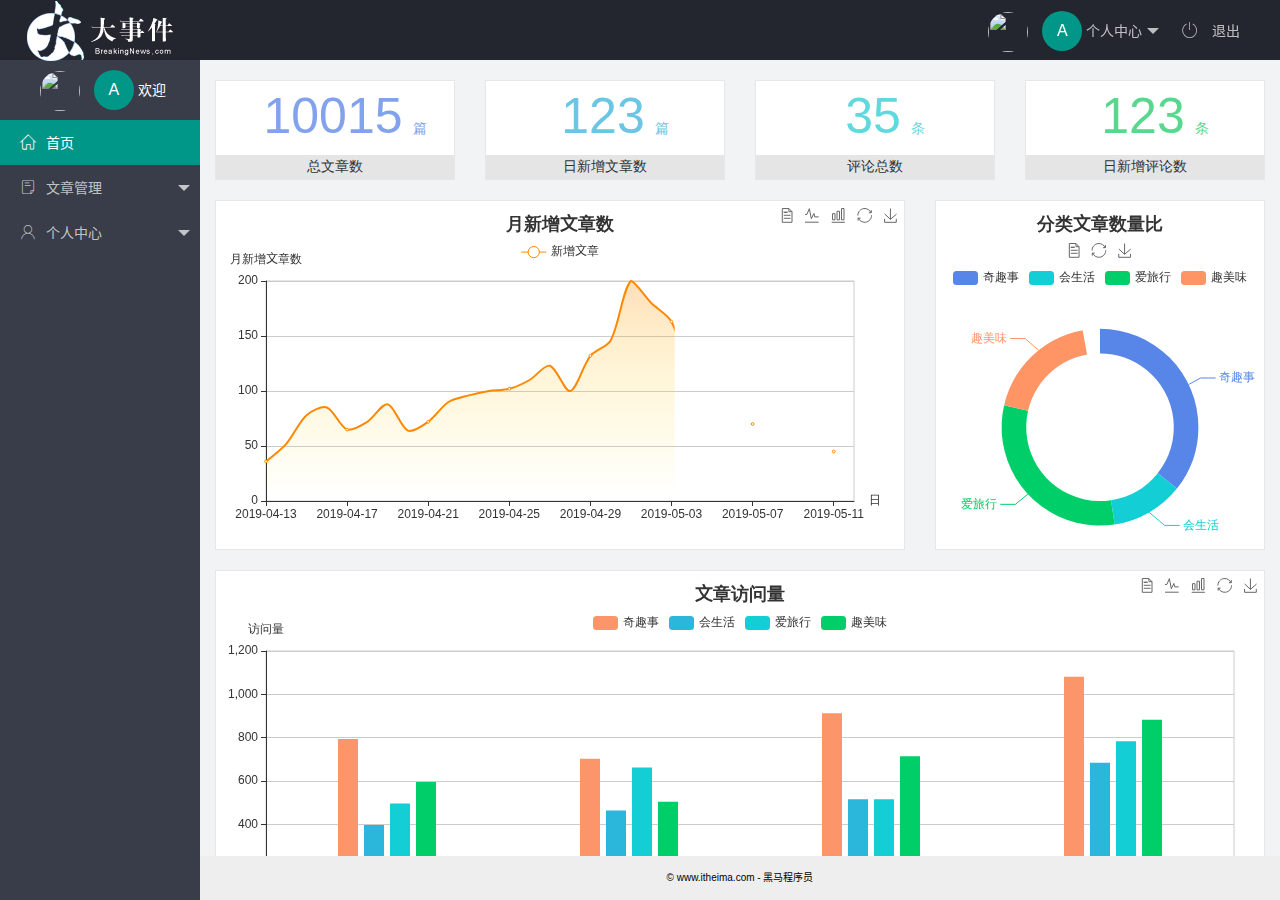
==== commit 7e1d28b7: "完善首页功能" ====
--- a/index.html
+++ b/index.html
@@ -19,8 +19,9 @@
             <!-- 头部区域（可配合layui已有的水平导航） -->
             <ul class="layui-nav layui-layout-right">
                 <li class="layui-nav-item">
-                    <a href="javascript:;">
+                    <a href="javascript:;" class="nav_title">
                         <img src="http://t.cn/RCzsdCq" class="layui-nav-img">
+                        <span class="avatar">A</span>
                         个人中心
                     </a>
                     <dl class="layui-nav-child">
@@ -38,16 +39,13 @@
             <div class="layui-side-scroll">
                 <div class="nav_title">
                     <img src="http://t.cn/RCzsdCq" class="layui-nav-img">
-                    <span>欢迎</span>
+                    <span class="avatar">A</span>
                     <span class="myname">欢迎</span>
                 </div>
                 <!-- 左侧导航区域（可配合layui已有的垂直导航） -->
                 <ul class="layui-nav layui-nav-tree" lay-filter="test" lay-shrink="all">
-
                     <li class="layui-nav-item layui-this">
-
-                        <a class="" href="/home/dashboard.html" target="mycharts"><i
-                                class="iconfont icon-home"></i>首页</a>
+                        <a href="/home/dashboard.html" target="mycharts"><i class="iconfont icon-home"></i>首页</a>
                     </li>
                     <li class="layui-nav-item">
                         <a href="javascript:;"><i class="iconfont icon-16"></i>文章管理</a>
@@ -71,9 +69,7 @@
 
         <div class="layui-body">
             <!-- 内容主体区域 -->
-
             <iframe src="/home/dashboard.html" frameborder="0" name="mycharts"></iframe>
-
         </div>
 
         <div class="layui-footer">
@@ -83,12 +79,12 @@
     </div>
     <script src="/assets/lib/jquery.js"></script>
     <script src="/assets/lib/layui/layui.all.js"></script>
+    <script src="/assets/js/baseAPI.js"></script>
     <script src="/assets/js/index.js"></script>
     <script>
         //JavaScript代码区域
         layui.use('element', function () {
             var element = layui.element;
-
         });
     </script>
 
--- a/assets/css/index.css
+++ b/assets/css/index.css
@@ -22,6 +22,24 @@
     width: 100%;
     height: 100%;
 }
-.layui-body{
+
+.layui-body {
     overflow: hidden;
+}
+
+.avatar {
+    display: inline-block;
+    background: #009688;
+    width: 40px;
+    height: 40px;
+    line-height: 40px;
+    text-align: center;
+    border-radius: 50%;
+    color: #fff;
+    font-size: 16px;
+}
+
+.layui-nav-img {
+    width: 40px;
+    height: 40px;
 }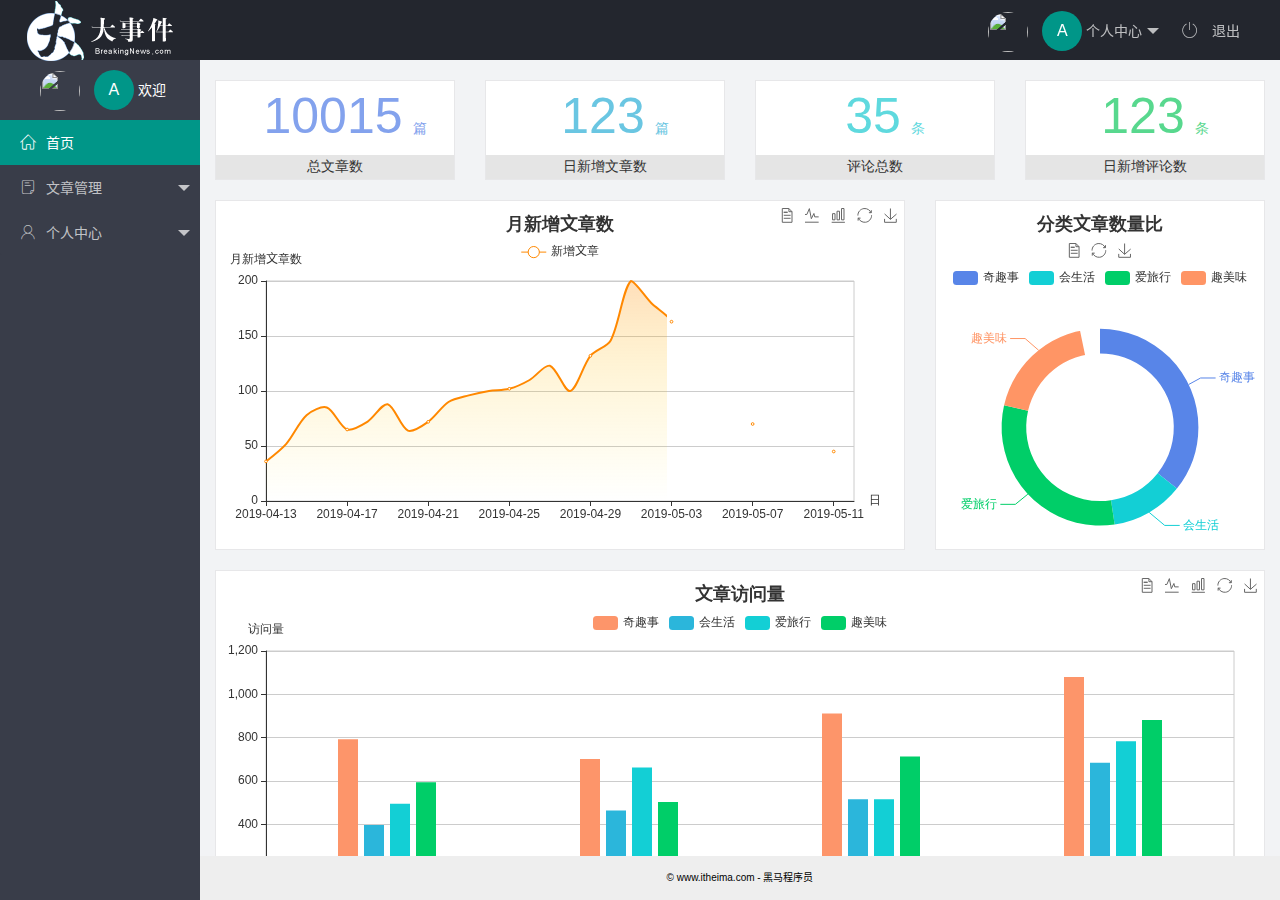
==== commit 7831515c: "完成基本资料和重置密码" ====
--- a/index.html
+++ b/index.html
@@ -58,9 +58,12 @@
                     <li class="layui-nav-item">
                         <a href="javascript:;"><i class="iconfont icon-user"></i>个人中心</a>
                         <dl class="layui-nav-child">
-                            <dd><a href="javascript:;"><i class="layui-icon">&#xe653;</i>基本资料</a></dd>
-                            <dd><a href="javascript:;"><i class="layui-icon">&#xe653;</i>更换头像</a></dd>
-                            <dd><a href="javascript:;"><i class="layui-icon">&#xe653;</i>重置密码</a></dd>
+                            <dd><a href="/user/user_info.html" target="mycharts"><i
+                                        class="layui-icon">&#xe653;</i>基本资料</a></dd>
+                            <dd><a href="/user/user_pic.html" target="mycharts"><i
+                                        class="layui-icon">&#xe653;</i>更换头像</a></dd>
+                            <dd><a href="/user/user_pwd.html" target="mycharts"><i
+                                        class="layui-icon">&#xe653;</i>重置密码</a></dd>
                         </dl>
                     </li>
                 </ul>
